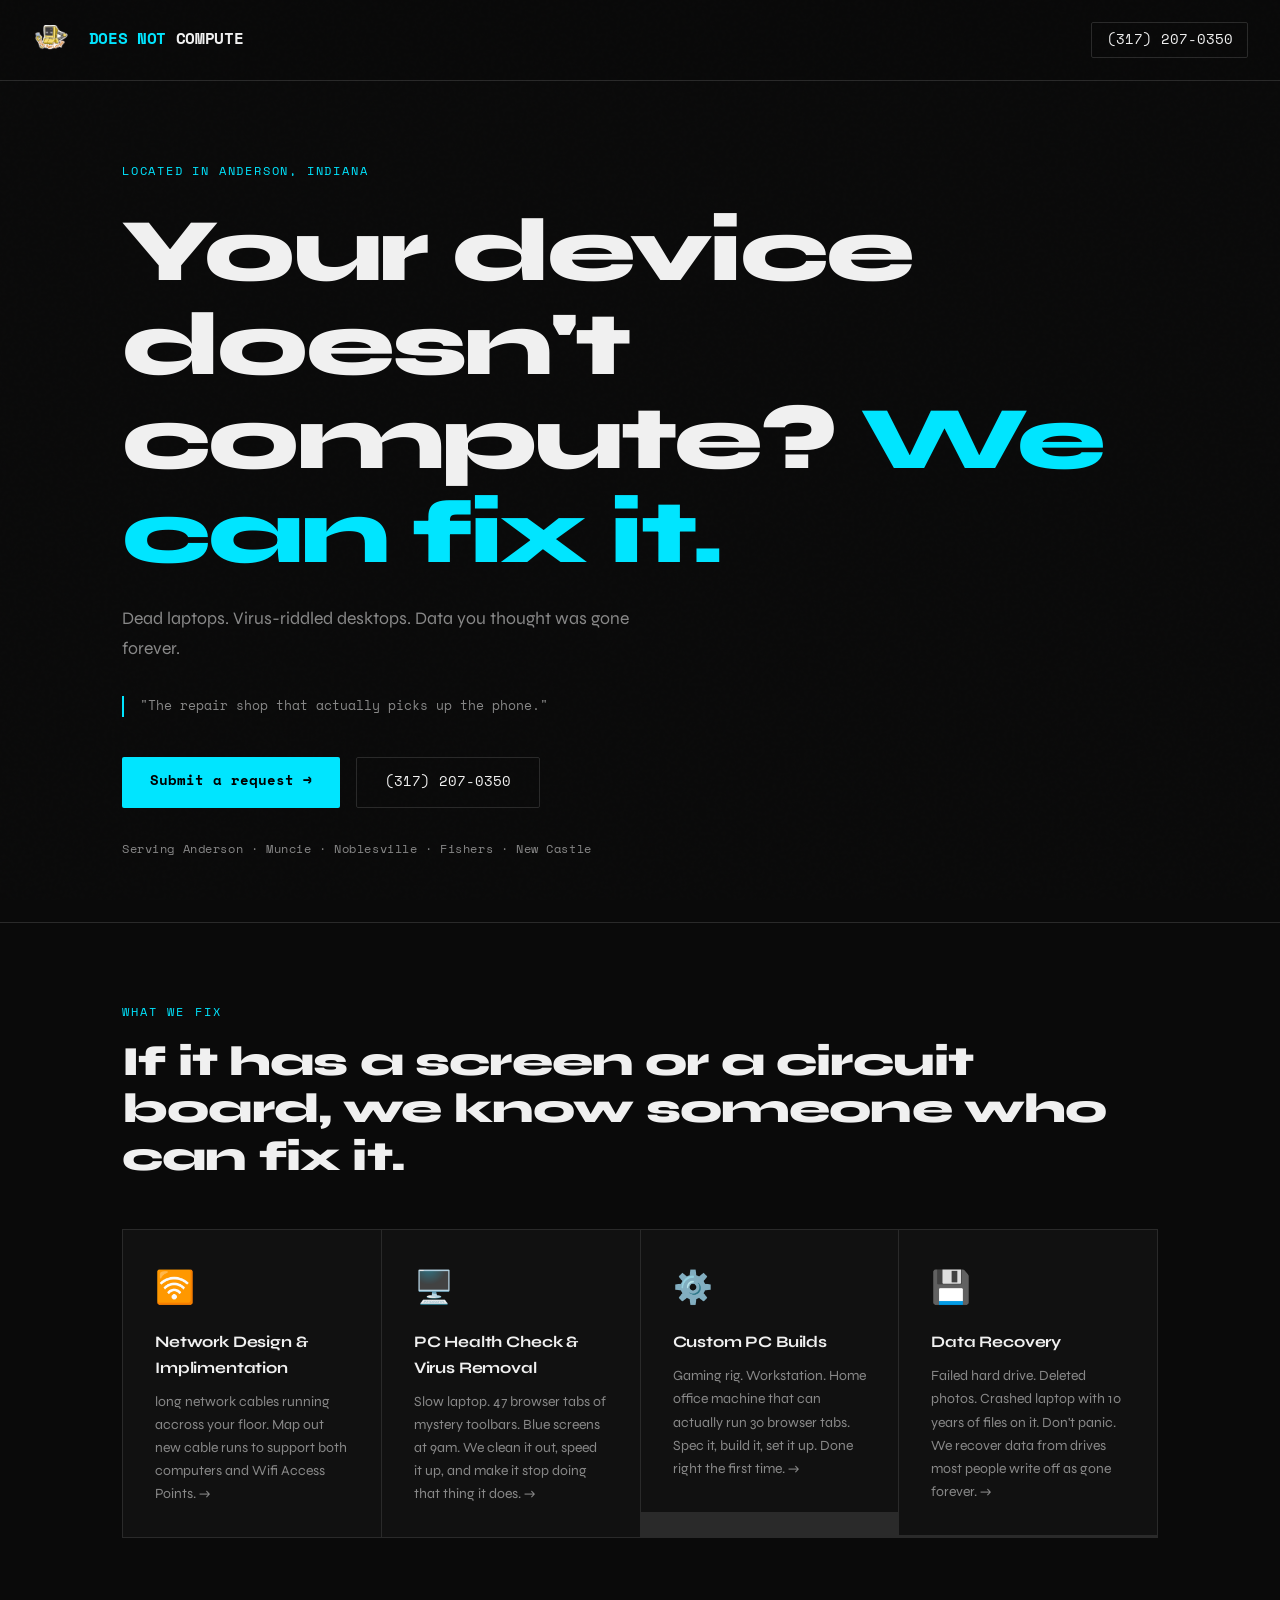
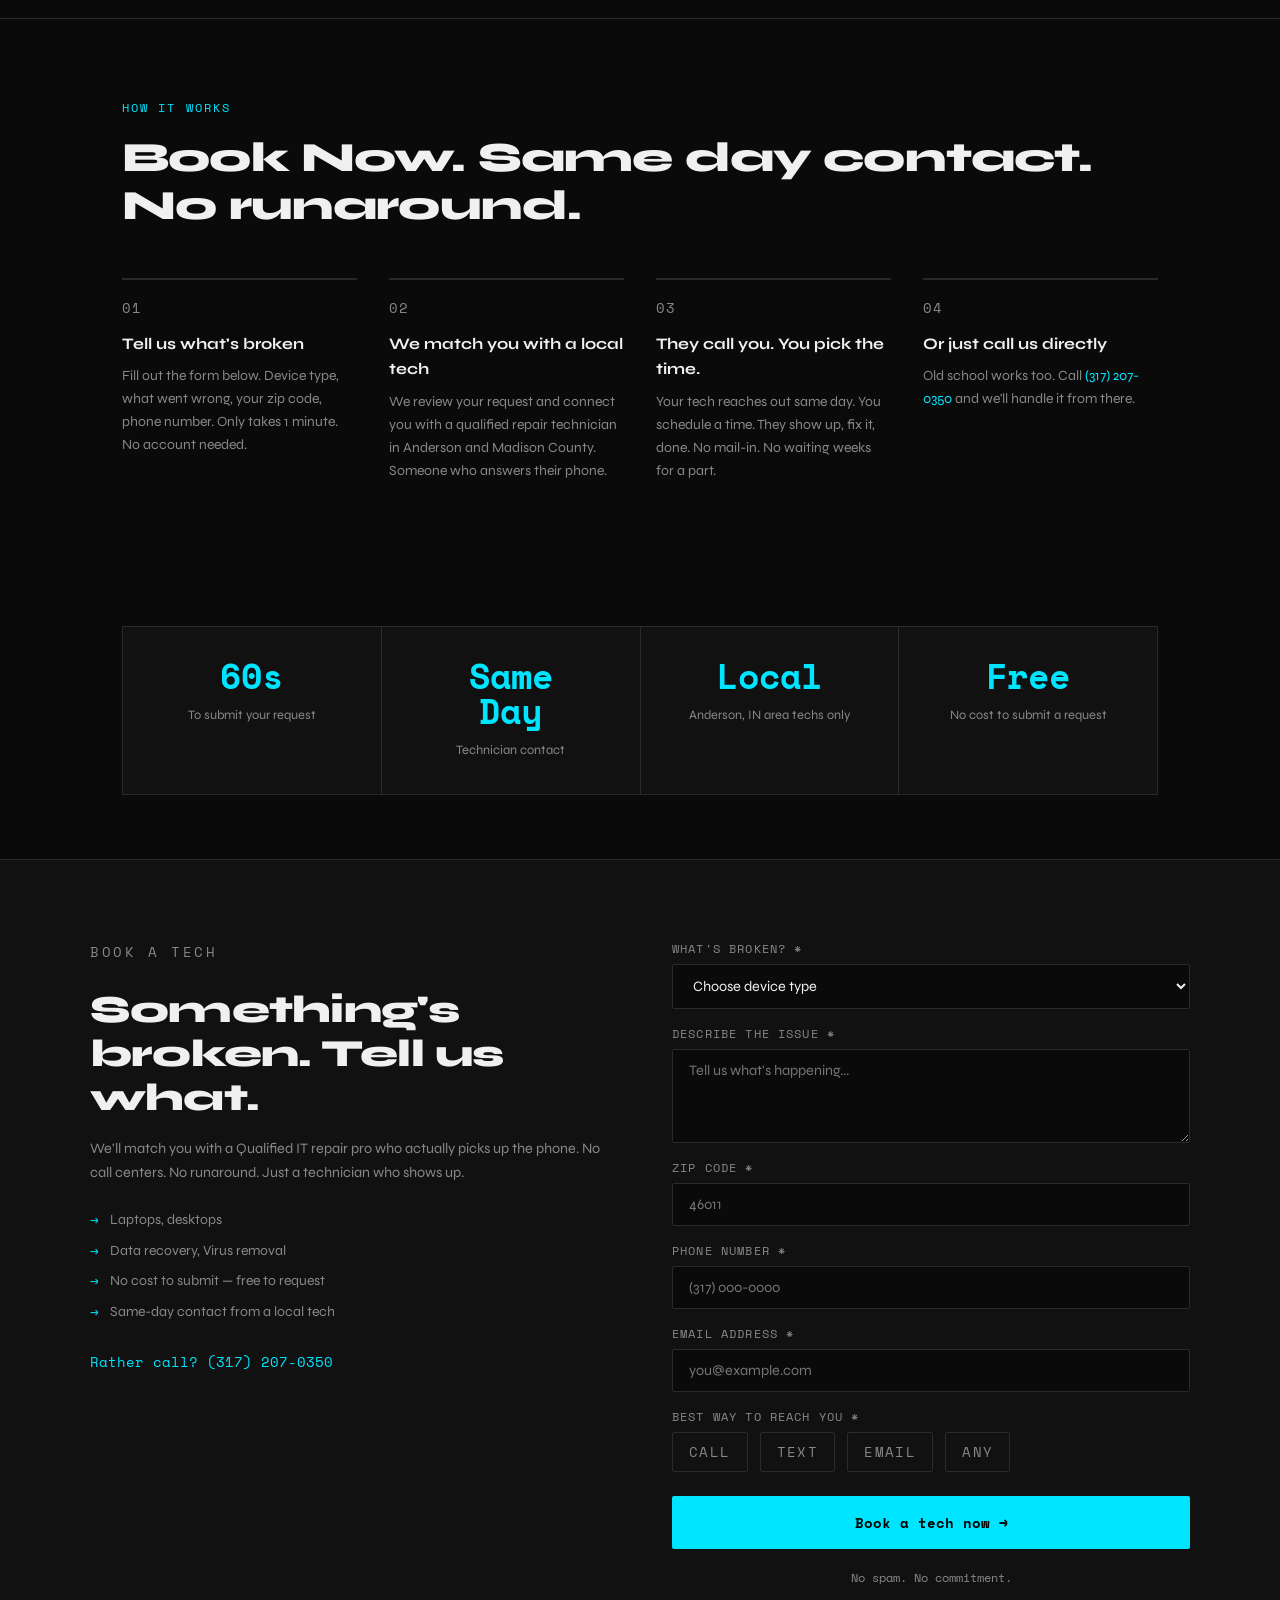
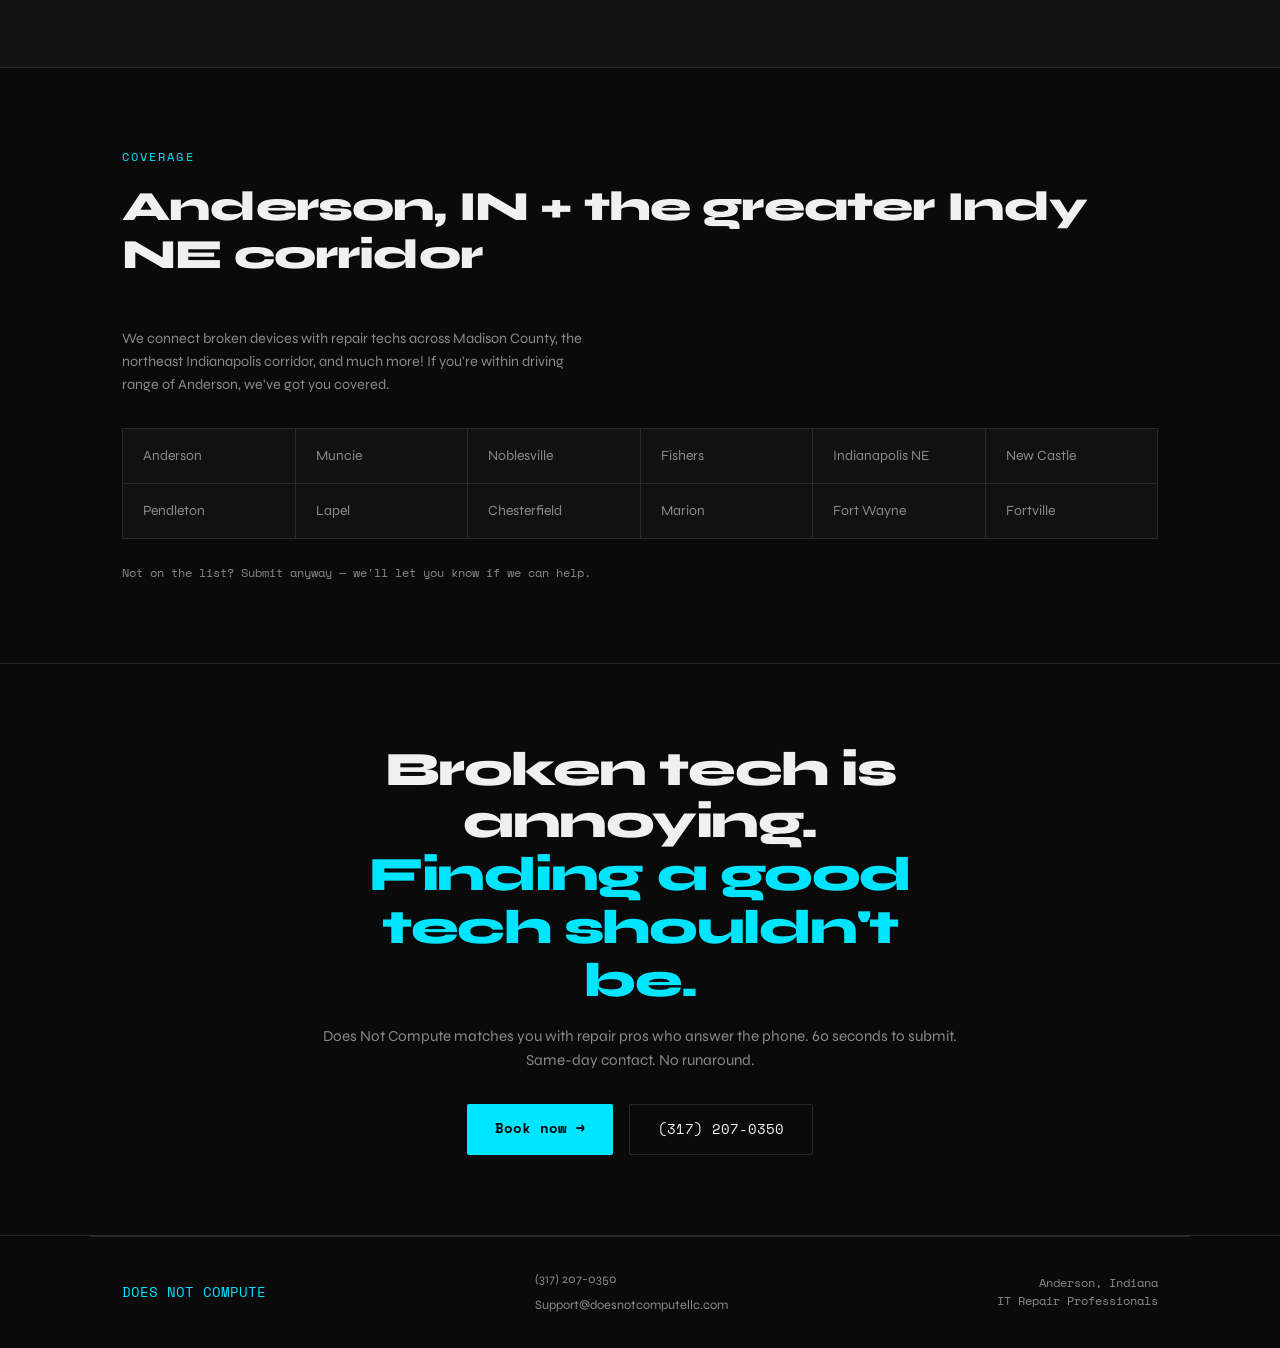
==== index.html @ 789a86c6 "Update index.html" ====
<!DOCTYPE html>
<html lang="en">
<head>
  <meta charset="UTF-8" />
  <meta name="viewport" content="width=device-width, initial-scale=1.0" />
  <meta name="description" content="Cracked screen? Dead laptop? Virus? We match you with a local Anderson, IN repair tech in 60 seconds. Call (317) 207-0350." />
  <meta property="og:title" content="Does Not Compute — Local IT Repair in Anderson, IN" />
  <meta property="og:description" content="Your device doesn't compute? We can fix it. Local techs, Same-day contact." />
  <meta property="og:type" content="website" />
  <meta name="twitter:card" content="summary_large_image" />
  <title>Does Not Compute — IT &amp; Electronics Repair in Anderson, IN</title>

  <link rel="preconnect" href="https://fonts.googleapis.com" />
  <link rel="preconnect" href="https://fonts.gstatic.com" crossorigin />
  <link href="https://fonts.googleapis.com/css2?family=Space+Mono:wght@400;700&family=Syne:wght@400;600;700;800&display=swap" rel="stylesheet" />

	<link rel="stylesheet" href="styles.css"/>
 
</head>
<body>

  <!-- NAV -->
  <nav>
    <a href="index.html" class="nav-logo">
			<img src = "logo.png" alt="" height="40" style="vertical-align: middle; margin-right: 0.5rem;"/>
		DOES NOT<span> COMPUTE</span>
	</a>
    <a href="tel:+13172070350" class="phone">(317) 207-0350</a>
  </nav>

  <!-- HERO -->
  <div style="border-bottom: 1px solid var(--border);">
    <div class="hero">
      <p class="hero-eyebrow">located in Anderson, Indiana</p>
      <h1>Your device doesn't compute? <em>We can fix it.</em></h1>
      <p class="hero-sub"><!--Phone screens. -->Dead laptops. Virus-riddled desktops. Data you thought was gone forever.</p>
      <blockquote class="hero-quote">"The repair shop that actually picks up the phone."</blockquote>
      <div class="hero-ctas">
        <a href="#book" class="btn-primary">Submit a request →</a>
        <a href="tel:+13172070350" class="btn-secondary">(317) 207-0350</a>
      </div>
      <p class="hero-coverage">Serving Anderson · Muncie · Noblesville · Fishers · New Castle</p>
    </div>
  </div>

  <!-- SERVICES -->
  <section>
    <p class="section-label">What We Fix</p>
    <h2>If it has a screen or a circuit board, we know someone who can fix it.</h2>
    <div class="services-grid">
		<a href ="network.html" class="service-card-link">
      <div class="service-card">
        <span class="service-icon">🛜</span>
        <h3>Network Design &amp; Implimentation </h3>
        <p>long network cables running accross your floor. Map out new cable runs to support both computers and Wifi Access Points. 		 →</p>
      </div>
		</a>
		 <a href ="pc-maintenance&virus-removal.html" class="service-card-link">
      <div class="service-card">
        <span class="service-icon">🖥️</span>
        <h3>PC Health Check &amp; Virus Removal</h3>
        <p>Slow laptop. 47 browser tabs of mystery toolbars. Blue screens at 9am. We clean it out, speed it up, and make it stop doing that thing it does.	  →</p>
      </div>
     </a>

		 <a href ="custom-pc-builds.html" class="service-card-link">
      <div class="service-card">
        <span class="service-icon">⚙️</span>
        <h3>Custom PC Builds</h3>
        <p>Gaming rig. Workstation. Home office machine that can actually run 30 browser tabs. Spec it, build it, set it up. Done right the first time.				  →</p>
      </div>
     </a>

		 <a href ="data-recovery.html" class="service-card-link">
      <div class="service-card">
        <span class="service-icon">💾</span>
        <h3>Data Recovery</h3>
        <p>Failed hard drive. Deleted photos. Crashed laptop with 10 years of files on it. Don't panic. We recover data from drives most people write off as gone forever.  	→</p>
      </div>
     </a>
    </div>
  </section>

  <hr class="divider" />

  <!-- HOW IT WORKS -->
  <section>
    <p class="section-label">How It Works</p>
    <h2>Book Now. Same day contact. No runaround.</h2>
    <div class="steps">
      <div class="step">
        <p class="step-num">01</p>
        <h3>Tell us what's broken</h3>
        <p>Fill out the form below. Device type, what went wrong, your zip code, phone number. Only takes 1 minute. No account needed.</p>
      </div>
      <div class="step">
        <p class="step-num">02</p>
        <h3>We match you with a local tech</h3>
        <p>We review your request and connect you with a qualified repair technician in Anderson and Madison County. Someone who answers their phone.</p>
      </div>
      <div class="step">
        <p class="step-num">03</p>
        <h3>They call you. You pick the time.</h3>
        <p>Your tech reaches out same day. You schedule a time. They show up, fix it, done. No mail-in. No waiting weeks for a part.</p>
      </div>
      <div class="step">
        <p class="step-num">04</p>
        <h3>Or just call us directly</h3>
        <p>Old school works too. Call <a href="tel:+13172070350" style="color: var(--accent); text-decoration: none;">(317) 207-0350</a> and we'll handle it from there.</p>
      </div>
    </div>
  </section>

  <!-- STATS -->
  <div style="max-width: 1100px; margin: 0 auto; padding: 0 2rem;">
    <div class="stats-bar">
      <div class="stat">
        <span class="stat-val">60s</span>
        <span class="stat-label">To submit your request</span>
      </div>
      <div class="stat">
        <span class="stat-val">Same<br>Day</span>
        <span class="stat-label">Technician contact</span>
      </div>
      <div class="stat">
        <span class="stat-val">Local</span>
        <span class="stat-label">Anderson, IN area techs only</span>
      </div>
      <div class="stat">
        <span class="stat-val">Free</span>
        <span class="stat-label">No cost to submit a request</span>
      </div>
    </div>
  </div>

  <!-- BOOKING FORM -->
  <div id="book">
    <div class="book-inner">
      <div class="book-copy">
        <p class="section-label">Book a Tech</p>
        <h2>Something's broken. Tell us what.</h2>
        <p>We'll match you with a Qualified IT repair pro who actually picks up the phone. No call centers. No runaround. Just a technician who shows up.</p>
        <ul class="book-bullets">
          <li>Laptops, <!--phones, tablets, -->desktops</li>
          <li><!--Screen repairs, -->Data recovery, Virus removal</li>
          <!--<li>Anderson, IN &amp; Madison County</li>-->
          <li>No cost to submit — free to request</li>
          <li>Same-day contact from a local tech</li>
        </ul>
        <br />
        <a href="tel:+13172070350" style="color: var(--accent); font-family: var(--mono); font-size: 0.85rem; text-decoration: none;">Rather call? (317) 207-0350</a>
      </div>
      <div class="book-form">
        <div class="form-group">
          <label for="device">What's broken? *</label>
          <select id="device" required>
            <option value="" disabled selected>Choose device type</option>
            <!--<option>Phone</option>-->
            <option>Laptop</option>
            <option>Desktop</option>
            <!--<option>Tablet</option>
            <option>Other</option>-->
          </select>
        </div>

        <div class="form-group">
          <label for="issue">Describe the issue *</label>
          <textarea id="issue" rows="4" placeholder="Tell us what's happening..." required></textarea>
        </div>

        <div class="form-group">
          <label for="zip">Zip code *</label>
          <input type="text" id="zip" placeholder="46011" maxlength="10" required />
        </div>

        <div class="form-group">
          <label for="phone">Phone number *</label>
          <input type="tel" id="phone" placeholder="(317) 000-0000" required />
        </div>
        <div class="form-group">
          <label for="email">Email address *</label>
          <input type="email" id="email" placeholder="you@example.com" />
        </div>

        <div class="form-group">
          <label>Best way to reach you *</label>
          <div class="radio-group">
            <label class="radio-label"><input type="radio" name="contact" value="call" /> Call</label>
            <label class="radio-label"><input type="radio" name="contact" value="text" /> Text</label>
            <label class="radio-label"><input type="radio" name="contact" value="email" /> Email</label>
            <label class="radio-label"><input type="radio" name="contact" value="Any" /> Any</label>
          </div>
        </div>

        <button type="button" class="btn-primary" onclick="handleSubmit()" style="margin-top: 0.5rem; font-size: 0.9rem; padding: 1rem;">
          Book a tech now →
        </button>
        <p class="form-note">No spam. No commitment.</p>
      </div>
    </div>
  </div>

  <!-- COVERAGE -->
  <section>
    <p class="section-label">Coverage</p>
    <h2>Anderson, IN + the greater Indy NE corridor</h2>
    <p style="color: var(--muted); font-size: 0.9rem; max-width: 60ch;">We connect broken devices with repair techs across Madison County, the northeast Indianapolis corridor, and much more! If you're within driving range of Anderson, we've got you covered.</p>
    <div class="coverage-grid">
      <div class="coverage-item">Anderson</div>
      <div class="coverage-item">Muncie</div>
      <div class="coverage-item">Noblesville</div>
      <div class="coverage-item">Fishers</div>
      <div class="coverage-item">Indianapolis NE</div>
      <div class="coverage-item">New Castle</div>
      <div class="coverage-item">Pendleton</div>
      <div class="coverage-item">Lapel</div>
      <div class="coverage-item">Chesterfield</div>
      <div class="coverage-item">Marion</div>
      <div class="coverage-item">Fort Wayne</div>
      <div class="coverage-item">Fortville</div>
    </div>
    <p class="coverage-note">Not on the list? Submit anyway — we'll let you know if we can help.</p>
  </section>

  <hr class="divider" />

  <!-- CTA STRIP -->
  <div class="cta-strip">
    <h2>Broken tech is annoying. <em>Finding a good tech shouldn't be.</em></h2>
    <p>Does Not Compute matches you with repair pros who answer the phone. 60 seconds to submit. Same-day contact. No runaround.</p>
    <div class="cta-btns">
      <a href="#book" class="btn-primary">Book now →</a>
      <a href="tel:+13172070350" class="btn-secondary">(317) 207-0350</a>
    </div>
  </div>

  <!-- FOOTER -->
  <div style="border-top: 1px solid var(--border);">
    <footer>
      <div class="footer-logo">DOES NOT COMPUTE</div>
      <div class="footer-links">
        <a href="tel:+13172070350">(317) 207-0350</a>
        <a href="mailto:Support@doesnotcomputellc.com">Support@doesnotcomputellc.com</a>
        <!--<a href="#">Are you a repair tech? →</a>-->
      </div>
      <div class="footer-right">
        Anderson, Indiana<br />IT Repair Professionals
      </div>
    </footer>
  </div>

  <script>
  async function handleSubmit() {
  const device = document.getElementById('device').value;
  const issue = document.getElementById('issue').value.trim();
  const zip = document.getElementById('zip').value.trim();
  const phone = document.getElementById('phone').value.trim();
  const email = document.getElementById('email').value.trim();
  const contact = document.querySelector('input[name="contact"]:checked');

  if (!device || !issue || !zip || !phone || !email || !contact) {
    alert('Please fill out all required fields before submitting.');
    return;
  }

  const response = await fetch('https://formspree.io/f/xnjyvapo', {
    method: 'POST',
    headers: { 'Content-Type': 'application/json' },
    body: JSON.stringify({
      device,
      issue,
      zip,
      phone,
      email,
      contact: contact.value
    })
  });

  if (response.ok) {
    alert('Thanks! A local tech will reach out to you same day.');
    document.getElementById('device').value = '';
    document.getElementById('issue').value = '';
    document.getElementById('zip').value = '';
    document.getElementById('phone').value = '';
    document.getElementById('email').value = '';
    if (contact) contact.checked = false;
  } else {
    alert('Something went wrong. Please try again or call us at (317) 207-0350.');
  }
}
  </script>

</body>
</html>
---- styles.css ----
:root {
      --bg: #0a0a0a;
      --surface: #111111;
      --surface2: #1a1a1a;
      --border: #2a2a2a;
      --accent: #00e5ff;
      --accent2: #ff3c3c;
      --text: #f0f0f0;
      --muted: #888;
      --mono: 'Space Mono', monospace;
      --sans: 'Syne', sans-serif;
    }

    *, *::before, *::after { box-sizing: border-box; margin: 0; padding: 0; }

    html { scroll-behavior: smooth; }

    body {
      background: var(--bg);
      color: var(--text);
      font-family: var(--sans);
      line-height: 1.6;
      overflow-x: hidden;
    }

    /* ── NOISE OVERLAY ── */
    body::before {
      content: '';
      position: fixed;
      inset: 0;
      background-image: url("data:image/svg+xml,%3Csvg viewBox='0 0 256 256' xmlns='http://www.w3.org/2000/svg'%3E%3Cfilter id='noise'%3E%3CfeTurbulence type='fractalNoise' baseFrequency='0.9' numOctaves='4' stitchTiles='stitch'/%3E%3C/filter%3E%3Crect width='100%25' height='100%25' filter='url(%23noise)' opacity='0.04'/%3E%3C/svg%3E");
      pointer-events: none;
      z-index: 9999;
      opacity: 0.35;
    }

    /* ── NAV ── */
    nav {
      display: flex;
      justify-content: space-between;
      align-items: center;
      padding: 1.25rem 2rem;
      border-bottom: 1px solid var(--border);
      position: sticky;
      top: 0;
      background: rgba(10,10,10,0.92);
      backdrop-filter: blur(12px);
      z-index: 100;
    }

    .nav-logo {
      font-family: var(--mono);
      font-weight: 700;
      font-size: 1rem;
      color: var(--accent);
      text-decoration: none;
      letter-spacing: -0.02em;
    }

    .nav-logo span { color: var(--text); }

    nav a.phone {
      font-family: var(--mono);
      font-size: 0.85rem;
      color: var(--text);
      text-decoration: none;
      border: 1px solid var(--border);
      padding: 0.4rem 0.9rem;
      border-radius: 2px;
      transition: border-color 0.2s, color 0.2s;
    }

    nav a.phone:hover { border-color: var(--accent); color: var(--accent); }

    /* ── HERO ── */
    .hero {
      min-height: 92vh;
      display: flex;
      flex-direction: column;
      justify-content: center;
      padding: 5rem 2rem 4rem;
      position: relative;
      overflow: hidden;
      max-width: 1100px;
      margin: 0 auto;
      z-index: 10000;
    }

    .hero-eyebrow {
      font-family: var(--mono);
      font-size: 0.75rem;
      color: var(--accent);
      letter-spacing: 0.15em;
      text-transform: uppercase;
      margin-bottom: 1.5rem;
      opacity: 0;
      animation: fadeUp 0.6s ease forwards 0.1s;
    }

    .hero h1 {
      font-size: clamp(2.8rem, 7vw, 6rem);
      font-weight: 800;
      line-height: 1.05;
      letter-spacing: -0.03em;
      max-width: 14ch;
      opacity: 0;
      animation: fadeUp 0.7s ease forwards 0.25s;
    }

    .hero h1 em {
      font-style: normal;
      color: var(--accent);
    }

    .hero-sub {
      font-size: 1.1rem;
      color: var(--muted);
      max-width: 52ch;
      margin-top: 1.5rem;
      line-height: 1.7;
      opacity: 0;
      animation: fadeUp 0.7s ease forwards 0.4s;
    }

    .hero-quote {
      font-family: var(--mono);
      font-size: 0.8rem;
      color: var(--muted);
      border-left: 2px solid var(--accent);
      padding-left: 1rem;
      margin-top: 2rem;
      opacity: 0;
      animation: fadeUp 0.7s ease forwards 0.55s;
    }

    .hero-ctas {
      display: flex;
      gap: 1rem;
      flex-wrap: wrap;
      margin-top: 2.5rem;
      opacity: 0;
      animation: fadeUp 0.7s ease forwards 0.7s;
    }

    .btn-primary {
      background: var(--accent);
      color: #000;
      font-family: var(--mono);
      font-size: 0.85rem;
      font-weight: 700;
      padding: 0.85rem 1.75rem;
      border: none;
      border-radius: 2px;
      cursor: pointer;
      text-decoration: none;
      transition: background 0.2s, transform 0.15s;
      display: inline-block;
      position: relative;
      z-index: 10000;
    }

    .btn-primary:hover { background: #33eaff; transform: translateY(-1px); }

    .btn-secondary {
      background: transparent;
      color: var(--text);
      font-family: var(--mono);
      font-size: 0.85rem;
      padding: 0.85rem 1.75rem;
      border: 1px solid var(--border);
      border-radius: 2px;
      cursor: pointer;
      text-decoration: none;
      transition: border-color 0.2s, color 0.2s;
      display: inline-block;
    }

    .btn-secondary:hover { border-color: var(--accent); color: var(--accent); }

    .hero-coverage {
      font-family: var(--mono);
      font-size: 0.72rem;
      color: var(--muted);
      margin-top: 2rem;
      letter-spacing: 0.05em;
      opacity: 0;
      animation: fadeUp 0.7s ease forwards 0.85s;
    }

    /* ── GRID DECORATION ── */
    .hero::after {
      content: '';
      position: absolute;
      right: -100px;
      top: 50%;
      transform: translateY(-50%);
      width: 500px;
      height: 500px;
      border: 1px solid var(--border);
      border-radius: 50%;
      opacity: 0.3;
      pointer-events: none;
      display: none;
    }

    /* ── SECTION BASE ── */
    section {
      padding: 5rem 2rem;
      max-width: 1100px;
      margin: 0 auto;
    }

    .section-label {
      font-family: var(--mono);
      font-size: 0.72rem;
      color: var(--accent);
      letter-spacing: 0.18em;
      text-transform: uppercase;
      margin-bottom: 1rem;
    }

    section h2 {
      font-size: clamp(1.6rem, 3.5vw, 2.6rem);
      font-weight: 800;
      letter-spacing: -0.02em;
      line-height: 1.15;
      max-width: 28ch;
      margin-bottom: 3rem;
    }

    /* ── SERVICES GRID ── */
    .services-grid {
      display: grid;
      grid-template-columns: repeat(auto-fit, minmax(240px, 1fr));
      gap: 1px;
      background: var(--border);
      border: 1px solid var(--border);
    }

    .service-card {
      background: var(--surface);
      padding: 2rem;
      transition: background 0.2s;
    }

    .service-card:hover { background: var(--surface2); }

    .service-icon {
      font-size: 2rem;
      margin-bottom: 1rem;
      display: block;
    }

    .service-card h3 {
      font-size: 1rem;
      font-weight: 700;
      margin-bottom: 0.6rem;
      letter-spacing: -0.01em;
    }

    .service-card p {
      font-size: 0.875rem;
      color: var(--muted);
      line-height: 1.65;
    }


		.service-card-link {
			text-Decoration:none;
			color: inherit;
			display:block;
		}

		.service-card-link * {
			text-decoration: non;
			color: inherit;
		}

    /* ── HOW IT WORKS ── */
    .steps {
      display: grid;
      grid-template-columns: repeat(auto-fit, minmax(220px, 1fr));
      gap: 2rem;
      margin-top: 1rem;
    }

    .step {
      position: relative;
      padding-top: 1rem;
      border-top: 2px solid var(--border);
      transition: border-color 0.2s;
    }

    .step:hover { border-color: var(--accent); }

    .step-num {
      font-family: var(--mono);
      font-size: 0.72rem;
      color: var(--accent);
      letter-spacing: 0.1em;
      margin-bottom: 0.75rem;
    }

    .step h3 {
      font-size: 1rem;
      font-weight: 700;
      margin-bottom: 0.5rem;
    }

    .step p {
      font-size: 0.875rem;
      color: var(--muted);
      line-height: 1.65;
    }

    /* ── STATS BAR ── */
    .stats-bar {
      display: grid;
      grid-template-columns: repeat(auto-fit, minmax(180px, 1fr));
      gap: 1px;
      background: var(--border);
      border: 1px solid var(--border);
      margin: 4rem 0;
    }

    .stat {
      background: var(--surface);
      padding: 2rem;
      text-align: center;
    }

    .stat-val {
      font-family: var(--mono);
      font-size: 2.2rem;
      font-weight: 700;
      color: var(--accent);
      display: block;
      line-height: 1;
      margin-bottom: 0.4rem;
    }

    .stat-label {
      font-size: 0.8rem;
      color: var(--muted);
      line-height: 1.4;
    }

    /* ── BOOKING FORM ── */
    #book {
      padding: 5rem 2rem;
      background: var(--surface);
      border-top: 1px solid var(--border);
      border-bottom: 1px solid var(--border);
    }

    .book-inner {
      max-width: 1100px;
      margin: 0 auto;
      display: grid;
      grid-template-columns: 1fr 1fr;
      gap: 4rem;
      align-items: start;
    }

    .book-copy h2 {
      font-size: clamp(1.6rem, 3vw, 2.4rem);
      font-weight: 800;
      letter-spacing: -0.02em;
      line-height: 1.15;
      margin-bottom: 1rem;
    }

    .book-copy p {
      font-size: 0.9rem;
      color: var(--muted);
      line-height: 1.7;
      margin-bottom: 1.5rem;
    }

    .book-bullets {
      list-style: none;
      display: flex;
      flex-direction: column;
      gap: 0.5rem;
    }

    .book-bullets li {
      font-size: 0.875rem;
      color: var(--muted);
      padding-left: 1.25rem;
      position: relative;
    }

    .book-bullets li::before {
      content: '→';
      position: absolute;
      left: 0;
      color: var(--accent);
      font-family: var(--mono);
    }

    .book-form {
      display: flex;
      flex-direction: column;
      gap: 1rem;
    }

    .form-group {
      display: flex;
      flex-direction: column;
      gap: 0.35rem;
    }

    label {
      font-family: var(--mono);
      font-size: 0.72rem;
      color: var(--muted);
      letter-spacing: 0.1em;
      text-transform: uppercase;
    }

    input, select, textarea {
      background: var(--bg);
      border: 1px solid var(--border);
      color: var(--text);
      font-family: var(--sans);
      font-size: 0.9rem;
      padding: 0.75rem 1rem;
      border-radius: 2px;
      outline: none;
      transition: border-color 0.2s;
      width: 100%;
    }

    input:focus, select:focus, textarea:focus {
      border-color: var(--accent);
    }

    select option { background: var(--bg); }

    .radio-group {
      display: flex;
      gap: 0.75rem;
      flex-wrap: wrap;
    }

    .radio-label {
      display: flex;
      align-items: center;
      gap: 0.4rem;
      font-size: 0.875rem;
      color: var(--muted);
      cursor: pointer;
      padding: 0.5rem 1rem;
      border: 1px solid var(--border);
      border-radius: 2px;
      transition: border-color 0.2s, color 0.2s;
    }

    .radio-label:has(input:checked),
    .radio-label:hover {
      border-color: var(--accent);
      color: var(--accent);
    }

    .radio-label input[type="radio"] { display: none; }

    .form-note {
      font-family: var(--mono);
      font-size: 0.72rem;
      color: var(--muted);
      text-align: center;
      margin-top: 0.25rem;
    }

    /* ── COVERAGE ── */
    .coverage-grid {
      display: grid;
      grid-template-columns: repeat(auto-fill, minmax(160px, 1fr));
      gap: 1px;
      background: var(--border);
      border: 1px solid var(--border);
      margin-top: 2rem;
    }

    .coverage-item {
      background: var(--surface);
      padding: 1rem 1.25rem;
      font-size: 0.875rem;
      color: var(--muted);
      transition: background 0.2s, color 0.2s;
    }

    .coverage-item:hover { background: var(--surface2); color: var(--text); }

    .coverage-note {
      font-family: var(--mono);
      font-size: 0.75rem;
      color: var(--muted);
      margin-top: 1.5rem;
    }

    /* ── CTA STRIP ── */
    .cta-strip {
      padding: 5rem 2rem;
      text-align: center;
      max-width: 700px;
      margin: 0 auto;
    }

    .cta-strip h2 {
      font-size: clamp(1.8rem, 4vw, 3rem);
      font-weight: 800;
      letter-spacing: -0.03em;
      line-height: 1.1;
      margin-bottom: 1rem;
    }

    .cta-strip h2 em {
      font-style: normal;
      color: var(--accent);
    }

    .cta-strip p {
      color: var(--muted);
      font-size: 0.95rem;
      margin-bottom: 2rem;
    }

    .cta-btns {
      display: flex;
      gap: 1rem;
      justify-content: center;
      flex-wrap: wrap;
    }

    /* ── FOOTER ── */
    footer {
      border-top: 1px solid var(--border);
      padding: 2rem;
      display: flex;
      justify-content: space-between;
      align-items: center;
      flex-wrap: wrap;
      gap: 1rem;
      max-width: 1100px;
      margin: 0 auto;
    }

    .footer-logo {
      font-family: var(--mono);
      font-size: 0.85rem;
      color: var(--accent);
    }

    .footer-links {
      display: flex;
      flex-direction: column;
      gap: 0.35rem;
      font-size: 0.8rem;
    }

    .footer-links a {
      color: var(--muted);
      text-decoration: none;
      transition: color 0.2s;
    }

    .footer-links a:hover { color: var(--accent); }

    .footer-right {
      font-family: var(--mono);
      font-size: 0.72rem;
      color: var(--muted);
      text-align: right;
    }

    /* ── DIVIDER ── */
    .divider {
      border: none;
      border-top: 1px solid var(--border);
    }

    /* ── ANIMATIONS ── */
    @keyframes fadeUp {
      from { opacity: 0; transform: translateY(18px); }
      to   { opacity: 1; transform: translateY(0); }
    }

    /* ── RESPONSIVE ── */
    @media (max-width: 768px) {
      .book-inner {
        grid-template-columns: 1fr;
        gap: 2.5rem;
      }

      footer {
        flex-direction: column;
        text-align: center;
      }

      .footer-right { text-align: center; }
    }
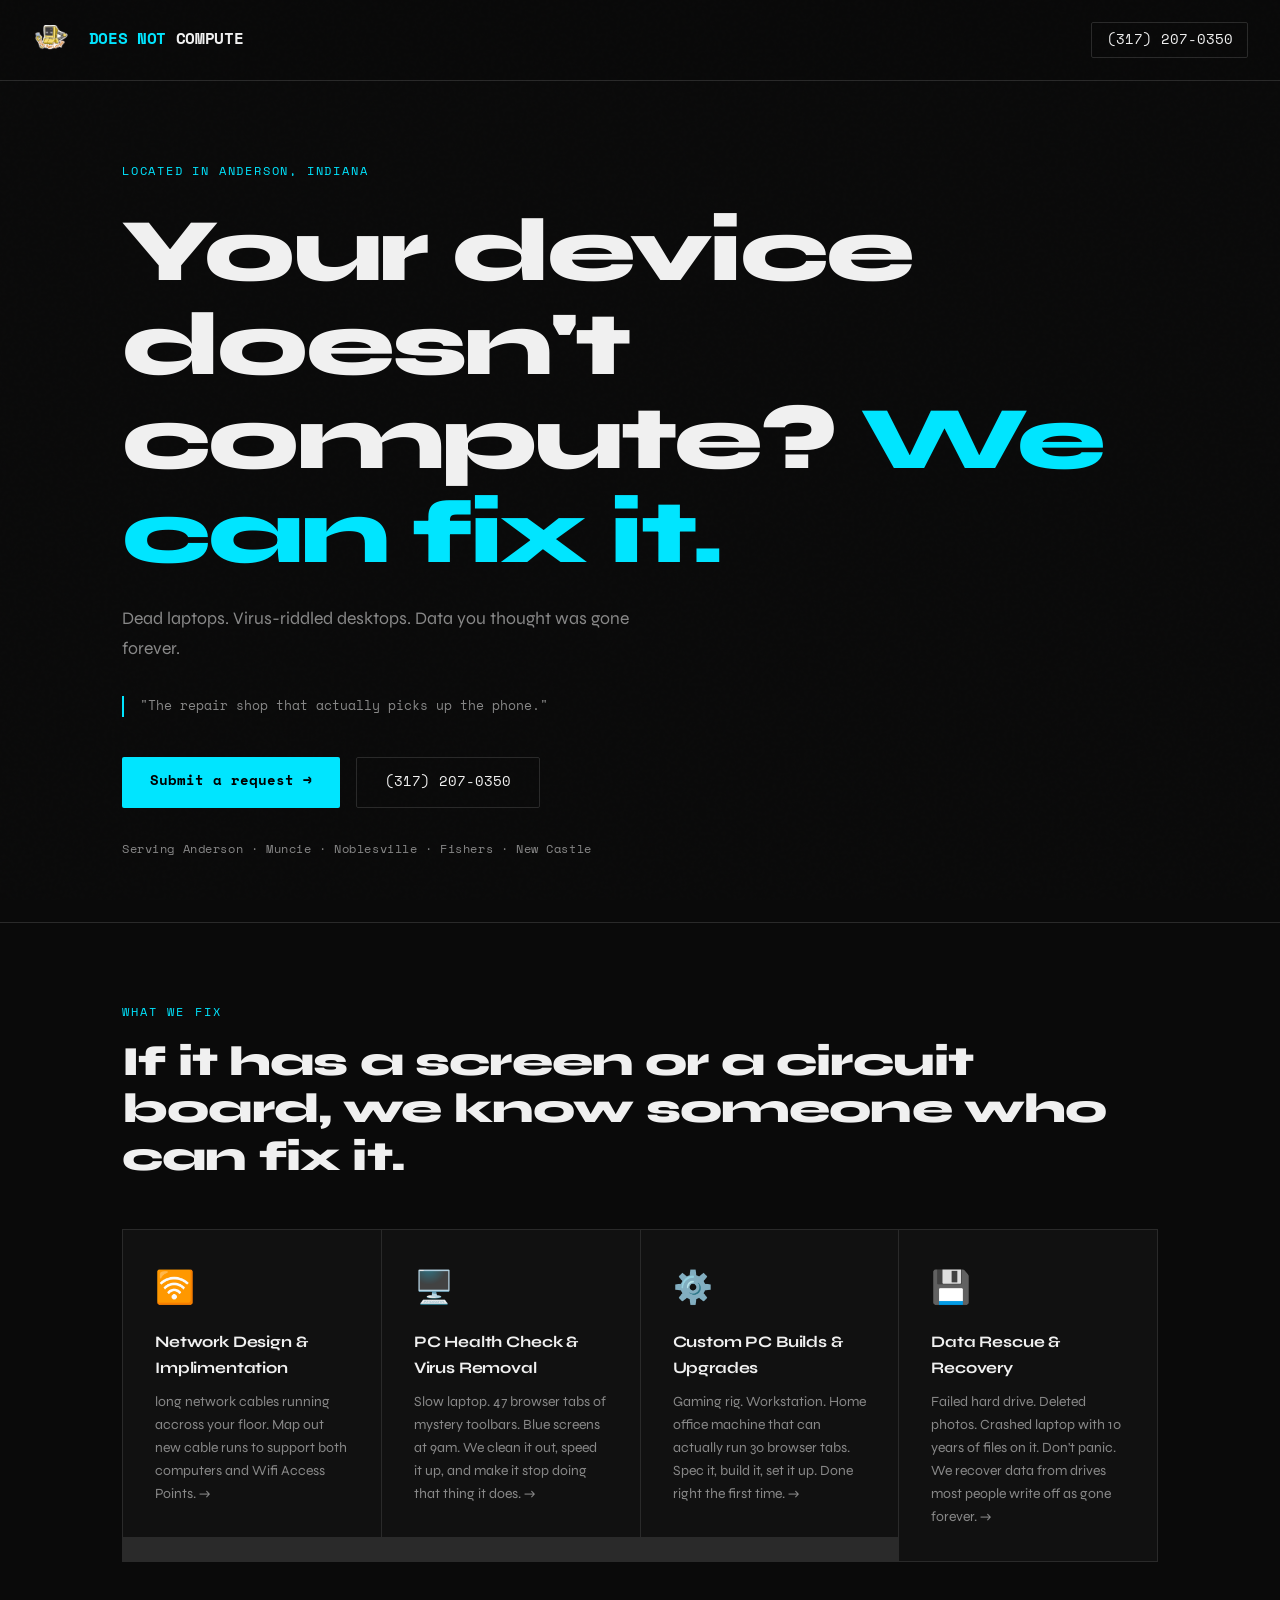
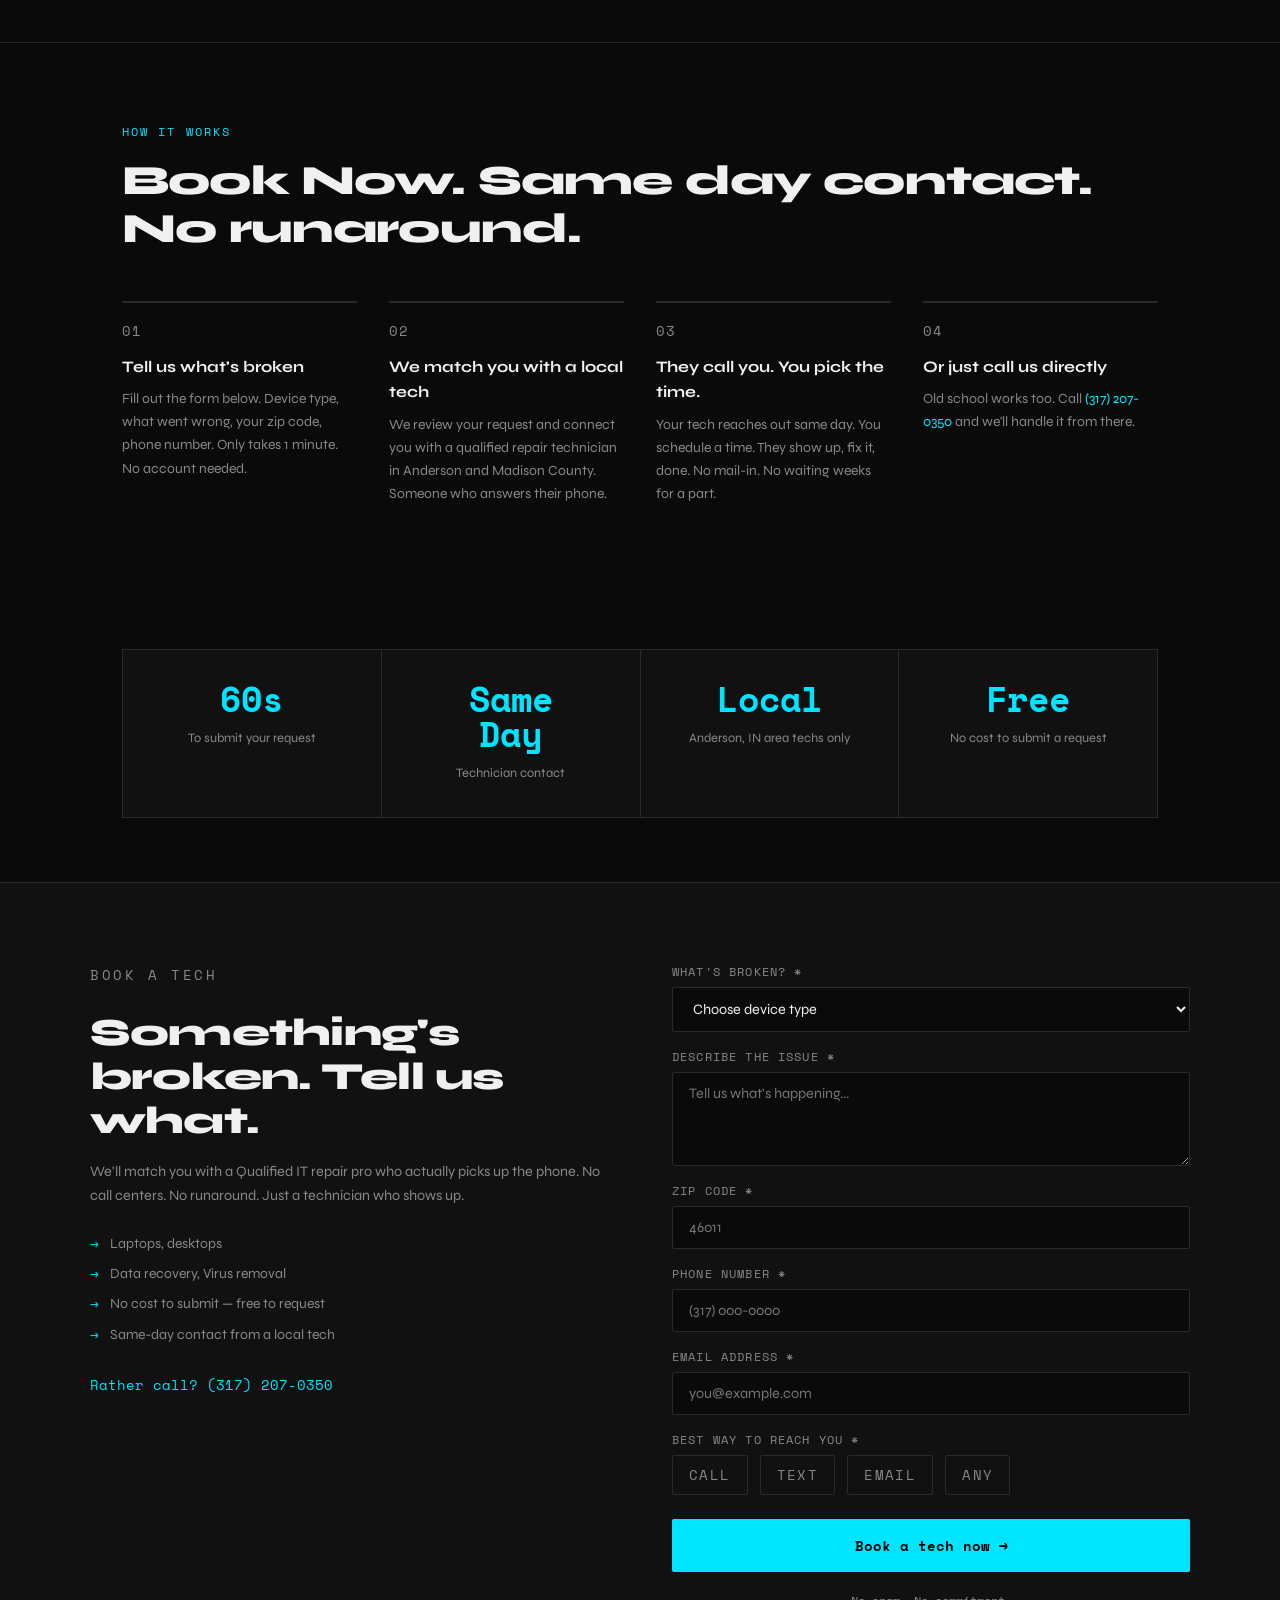
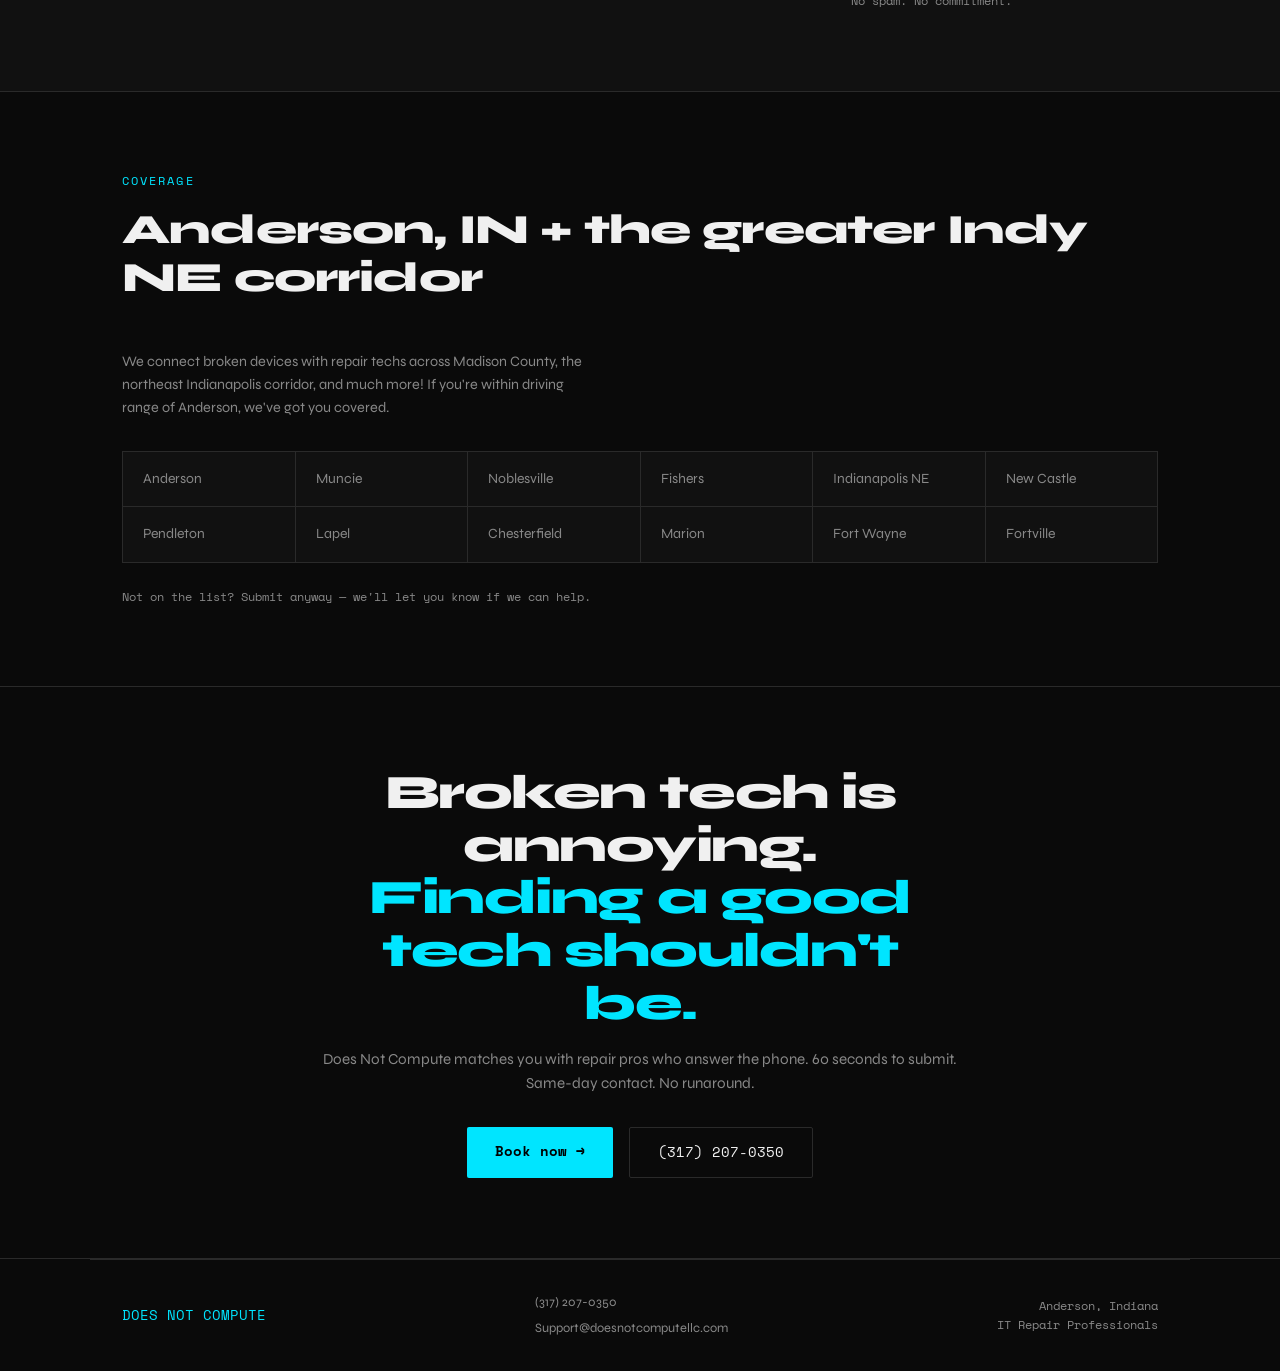
==== commit c8ae2166: "Update service card titles for clarity" ====
--- a/index.html
+++ b/index.html
@@ -66,7 +66,7 @@
 		 <a href ="custom-pc-builds.html" class="service-card-link">
       <div class="service-card">
         <span class="service-icon">⚙️</span>
-        <h3>Custom PC Builds</h3>
+        <h3>Custom PC Builds &amp; Upgrades</h3>
         <p>Gaming rig. Workstation. Home office machine that can actually run 30 browser tabs. Spec it, build it, set it up. Done right the first time.				  →</p>
       </div>
      </a>
@@ -74,7 +74,7 @@
 		 <a href ="data-recovery.html" class="service-card-link">
       <div class="service-card">
         <span class="service-icon">💾</span>
-        <h3>Data Recovery</h3>
+        <h3>Data Rescue &amp; Recovery</h3>
         <p>Failed hard drive. Deleted photos. Crashed laptop with 10 years of files on it. Don't panic. We recover data from drives most people write off as gone forever.  	→</p>
       </div>
      </a>
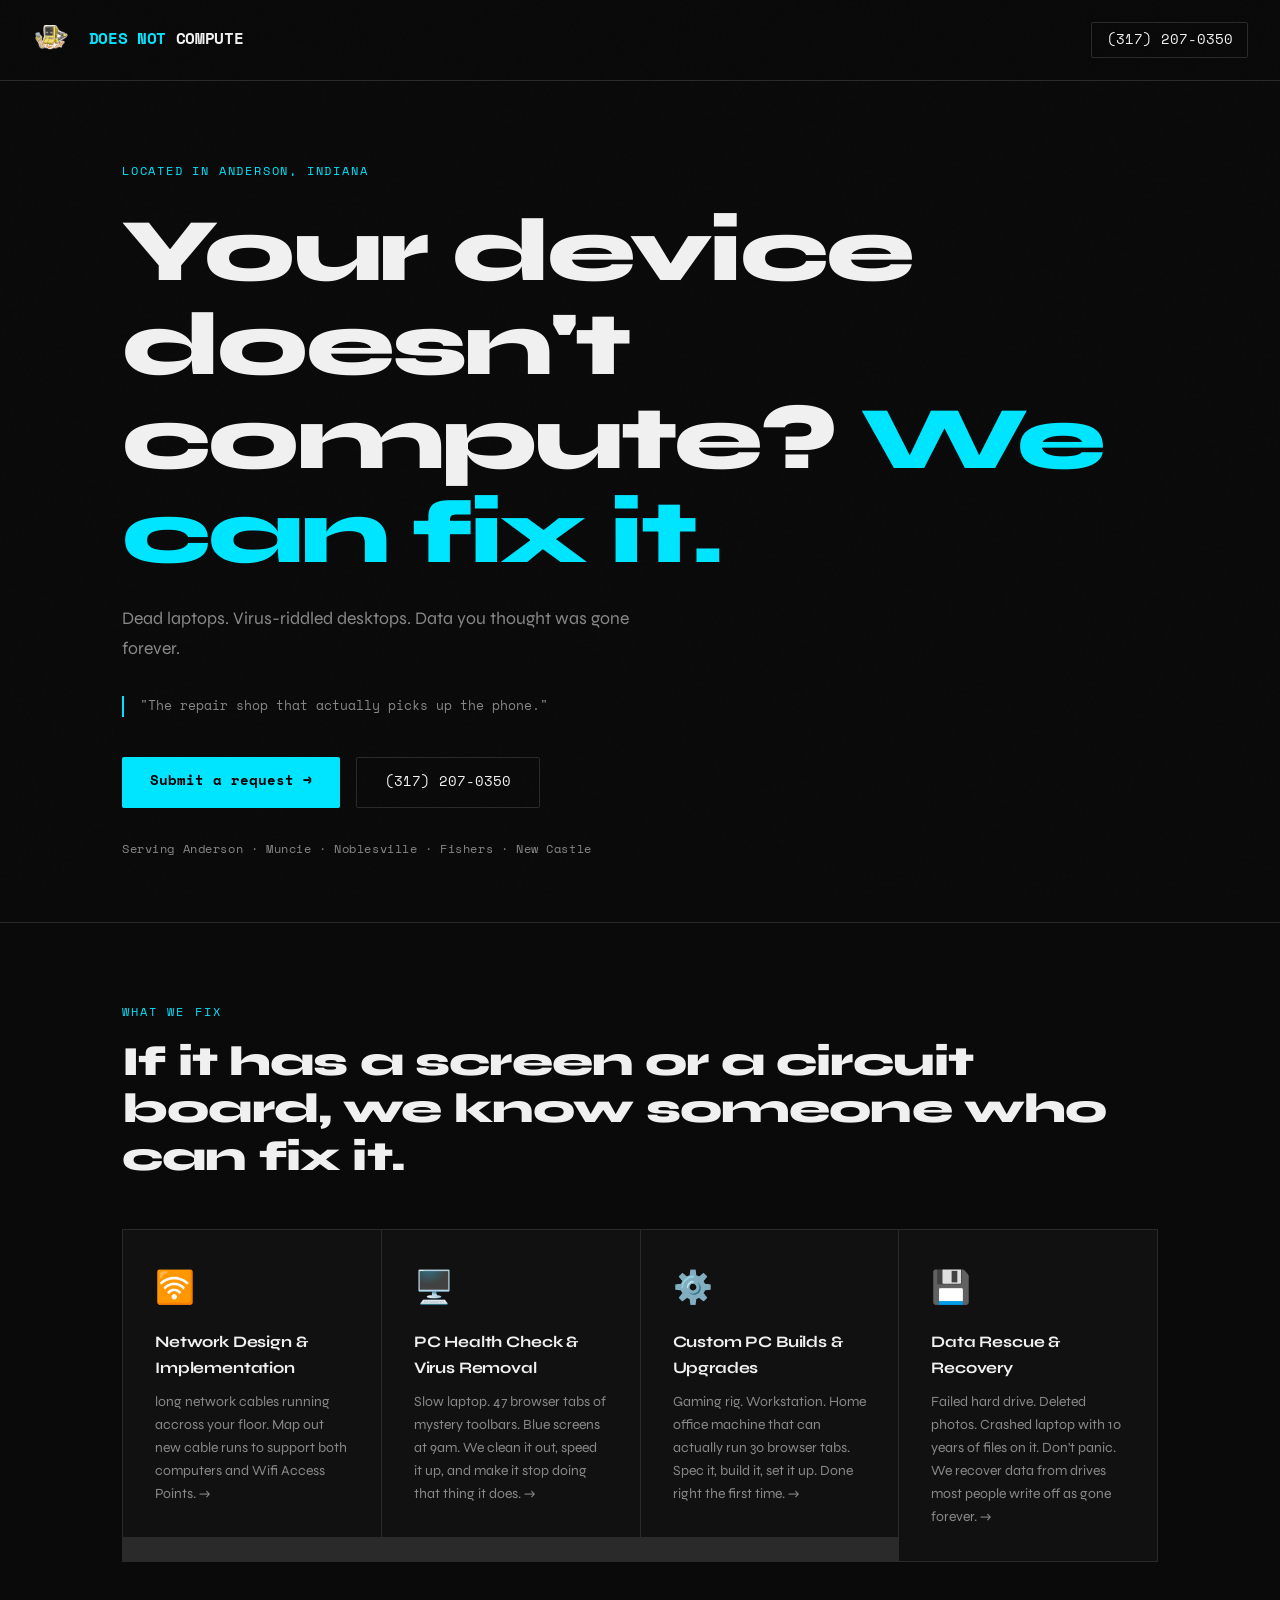
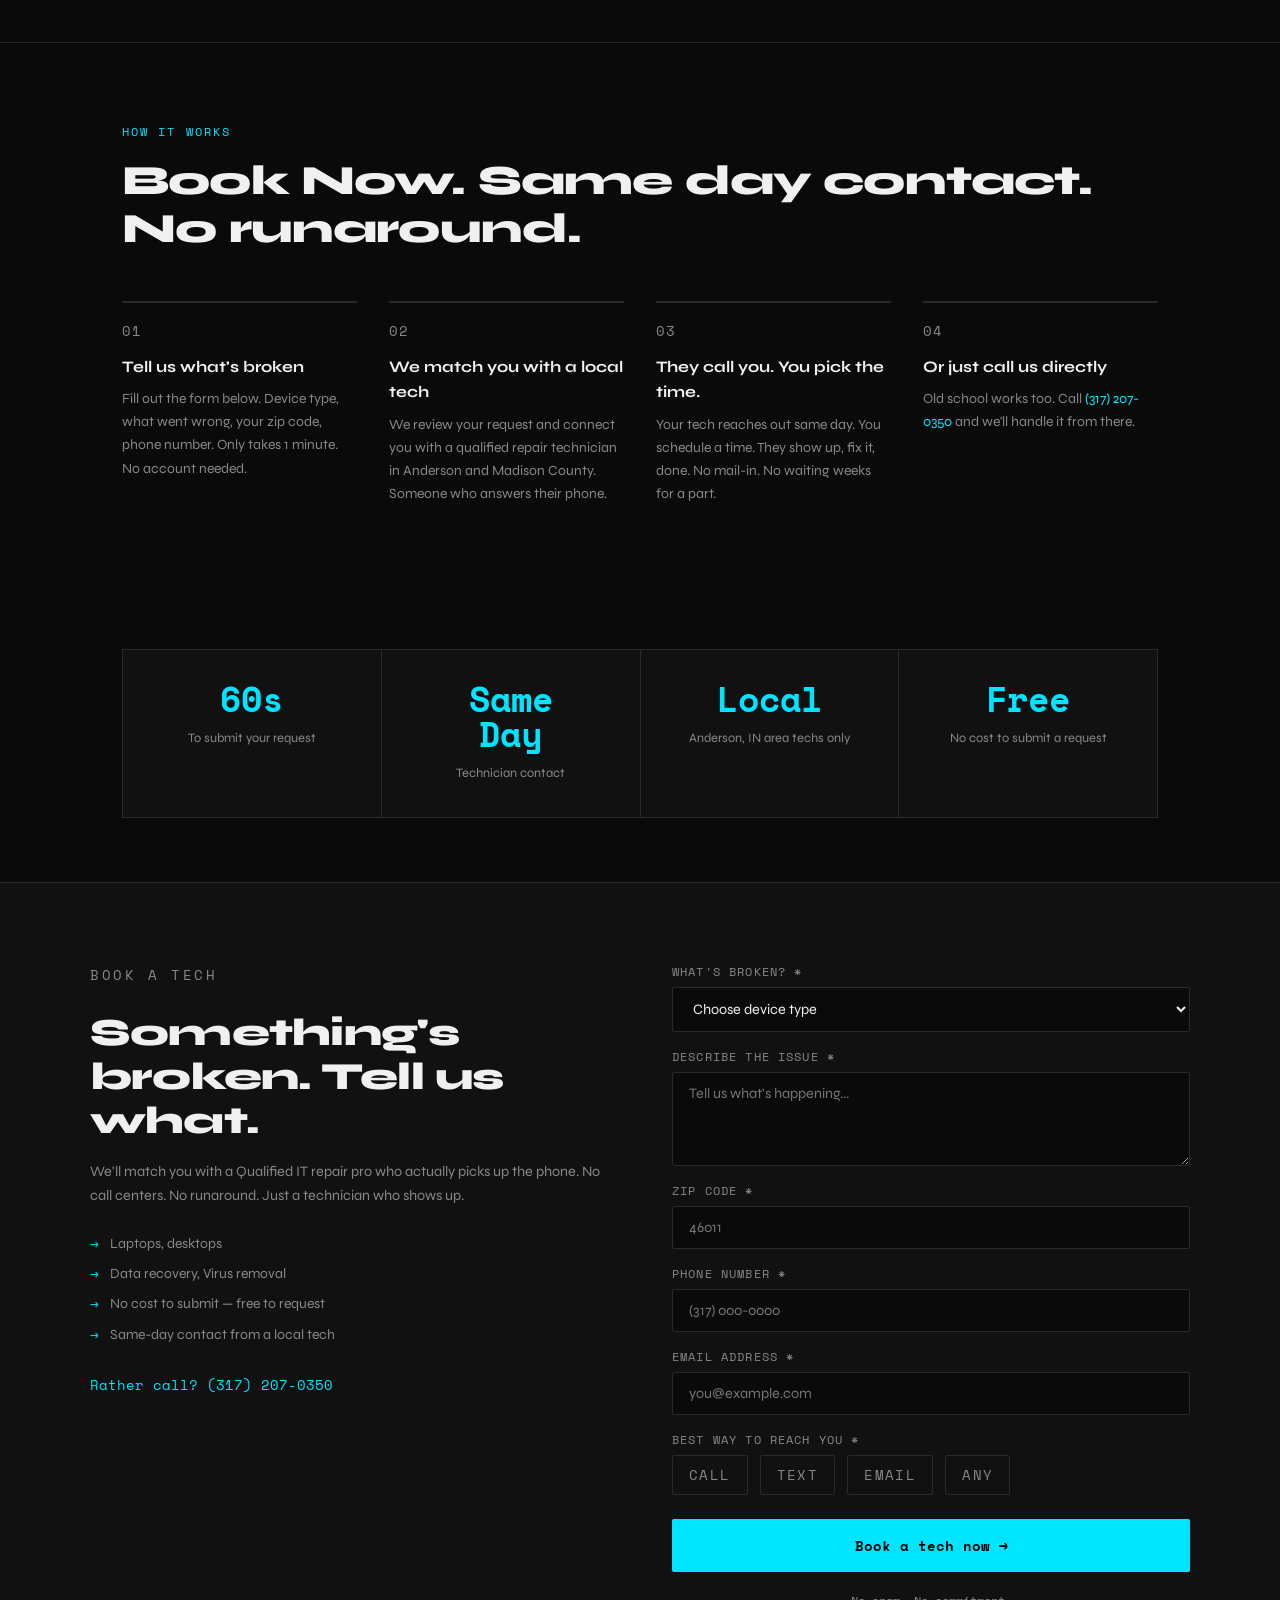
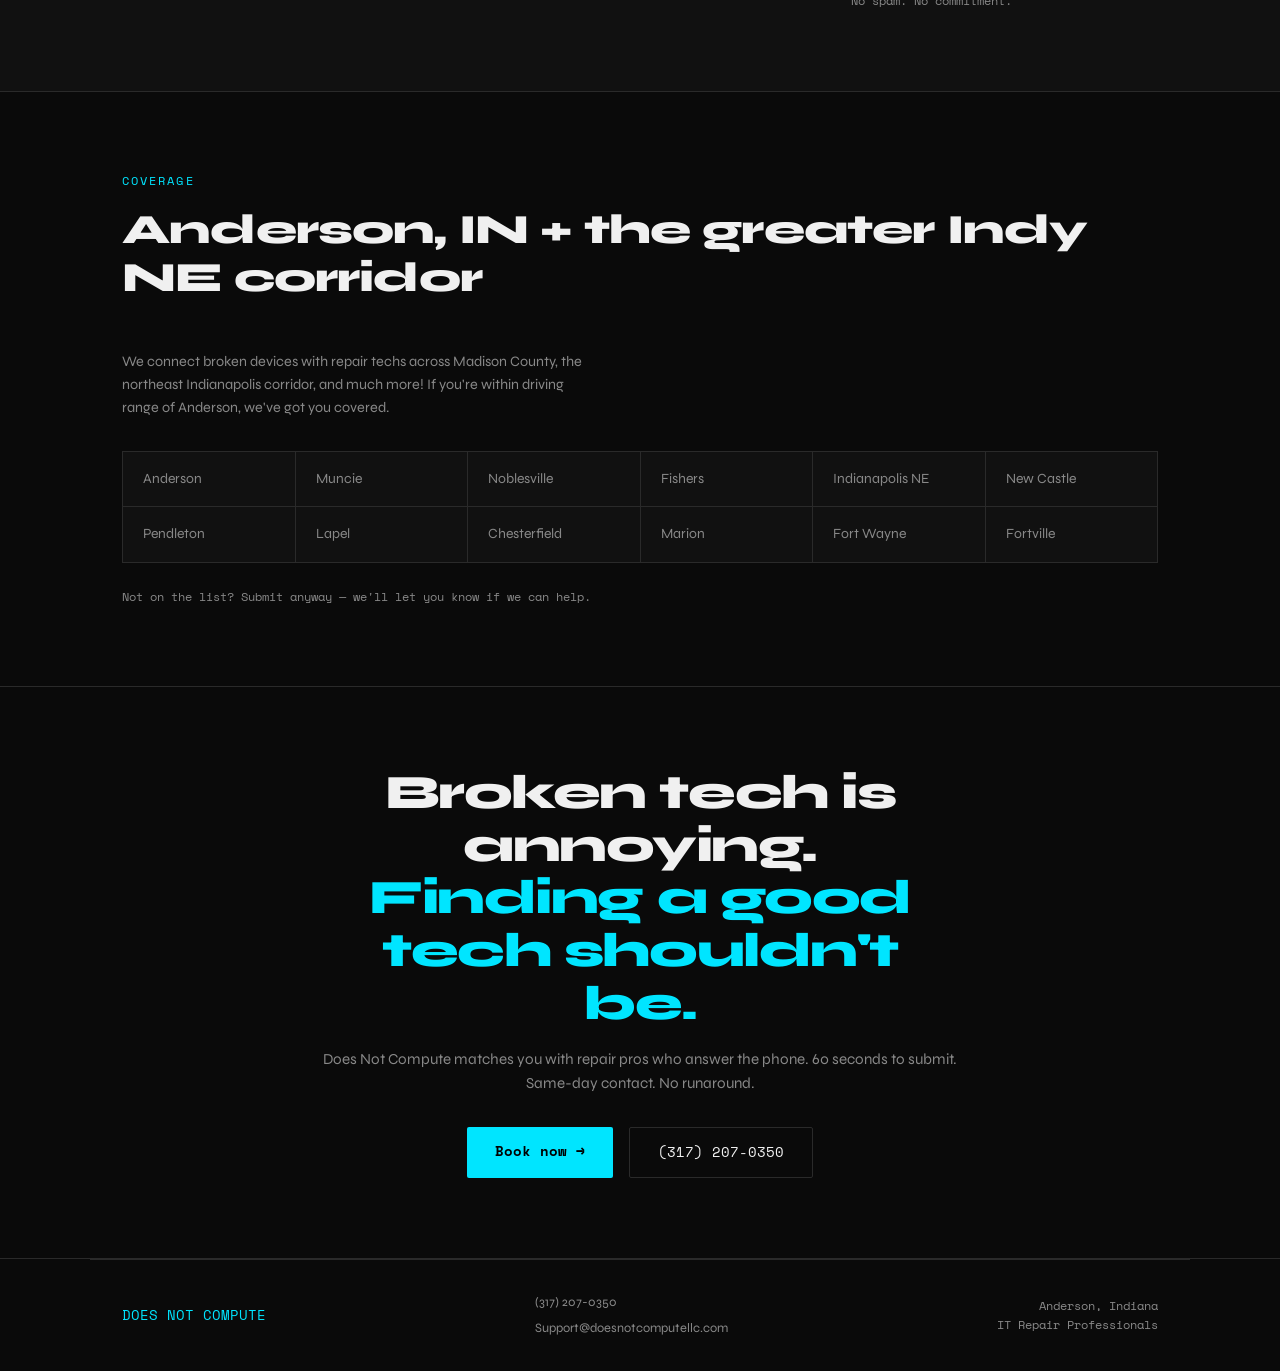
==== commit 23742bfe: "Fix typo in Network Design heading" ====
--- a/index.html
+++ b/index.html
@@ -51,7 +51,7 @@
 		<a href ="network.html" class="service-card-link">
       <div class="service-card">
         <span class="service-icon">🛜</span>
-        <h3>Network Design &amp; Implimentation </h3>
+        <h3>Network Design &amp; Implementation </h3>
         <p>long network cables running accross your floor. Map out new cable runs to support both computers and Wifi Access Points. 		 →</p>
       </div>
 		</a>
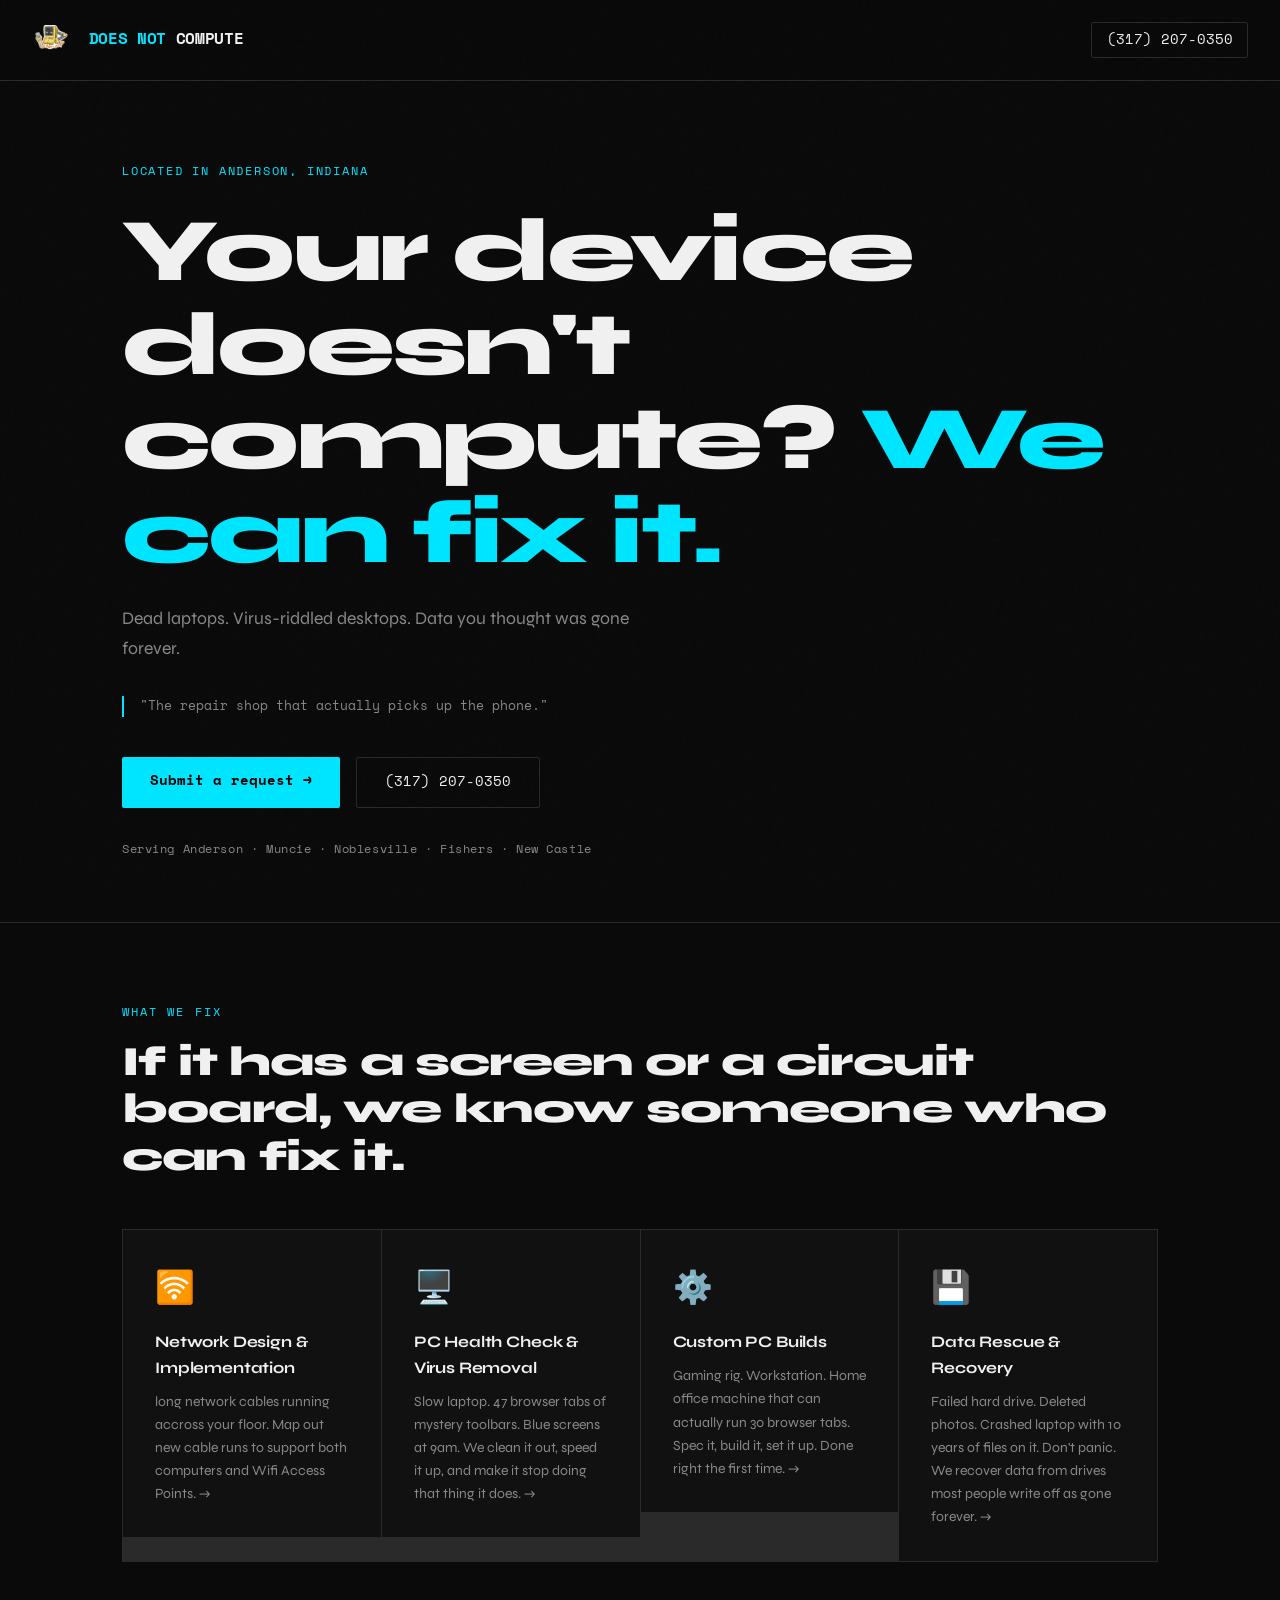
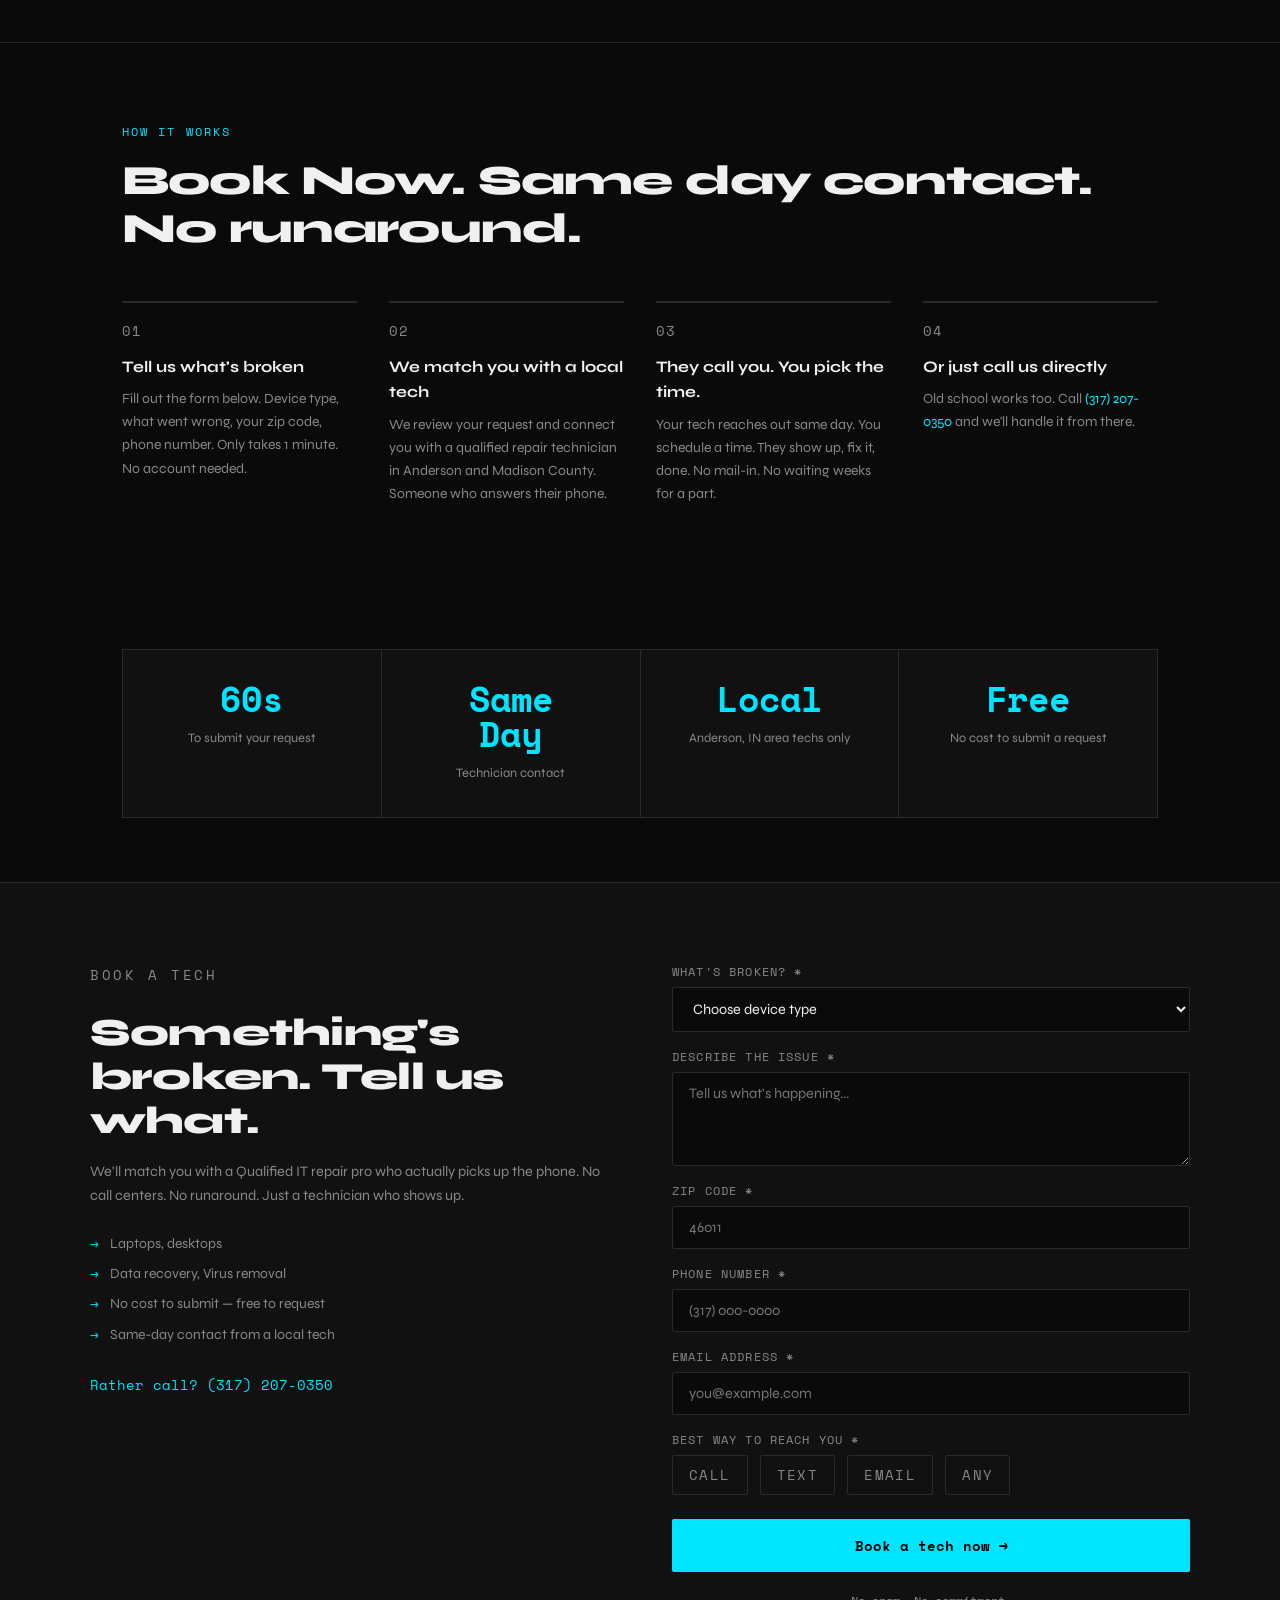
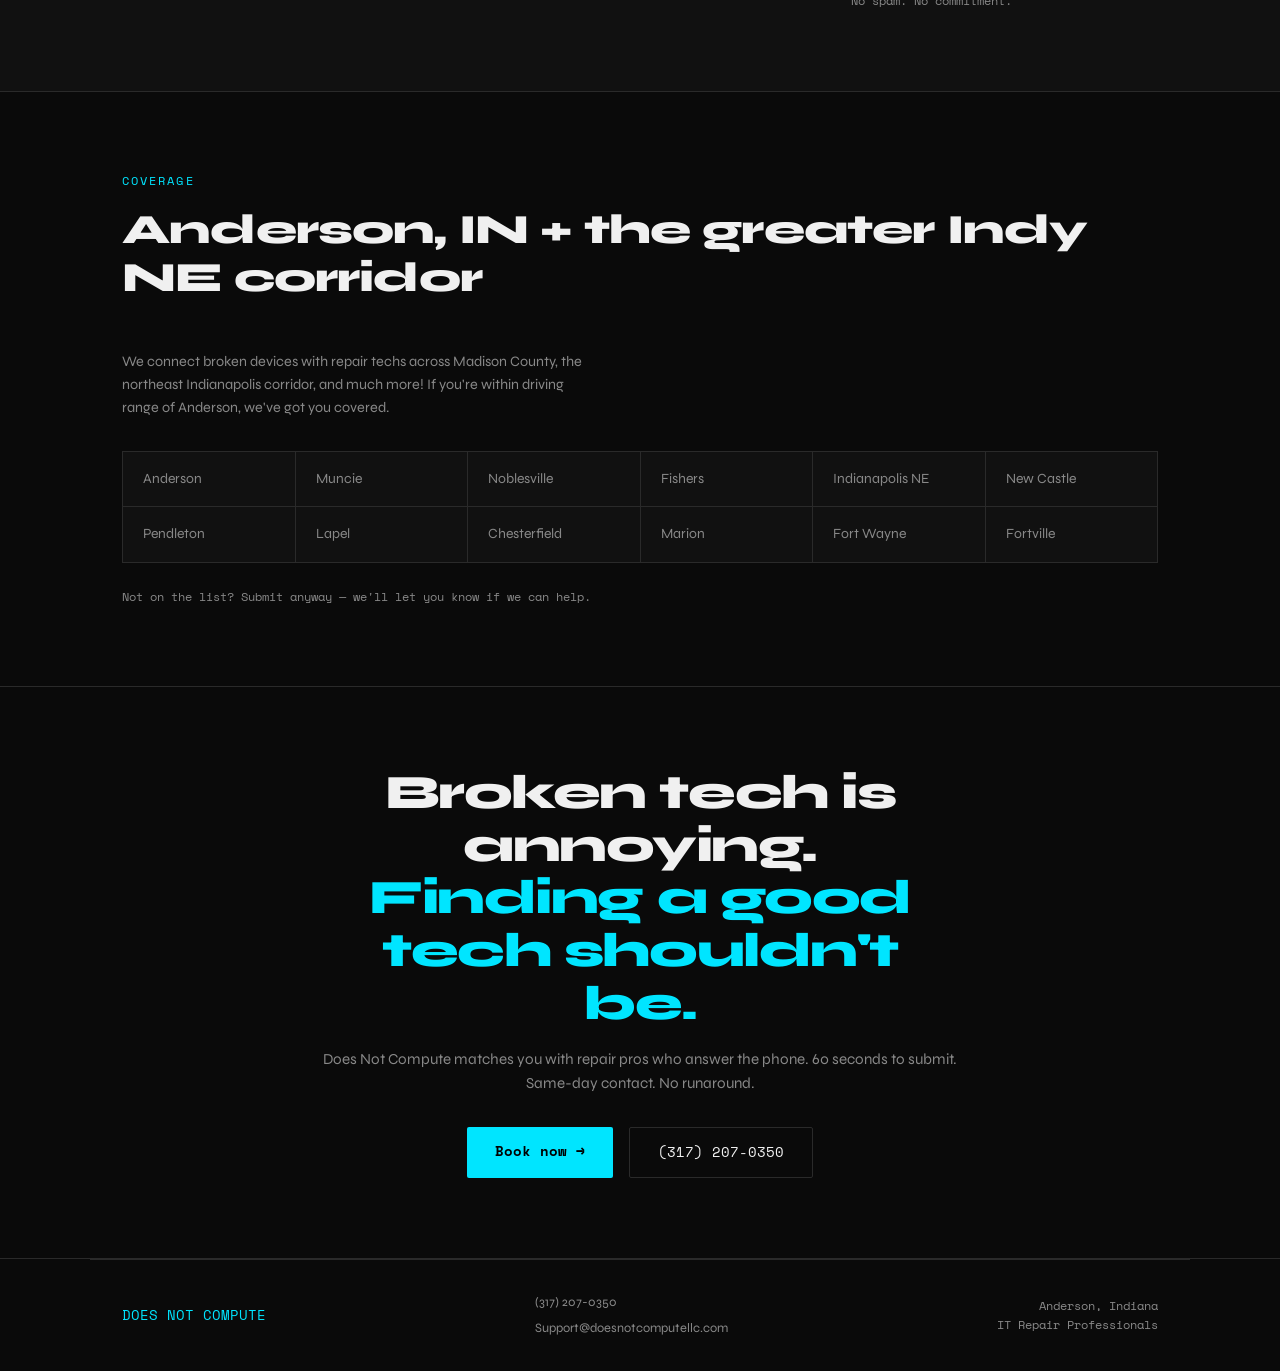
==== commit c3004abd: "Remove 'Upgrades' from Custom PC Builds heading" ====
--- a/index.html
+++ b/index.html
@@ -66,7 +66,7 @@
 		 <a href ="custom-pc-builds.html" class="service-card-link">
       <div class="service-card">
         <span class="service-icon">⚙️</span>
-        <h3>Custom PC Builds &amp; Upgrades</h3>
+        <h3>Custom PC Builds</h3>
         <p>Gaming rig. Workstation. Home office machine that can actually run 30 browser tabs. Spec it, build it, set it up. Done right the first time.				  →</p>
       </div>
      </a>
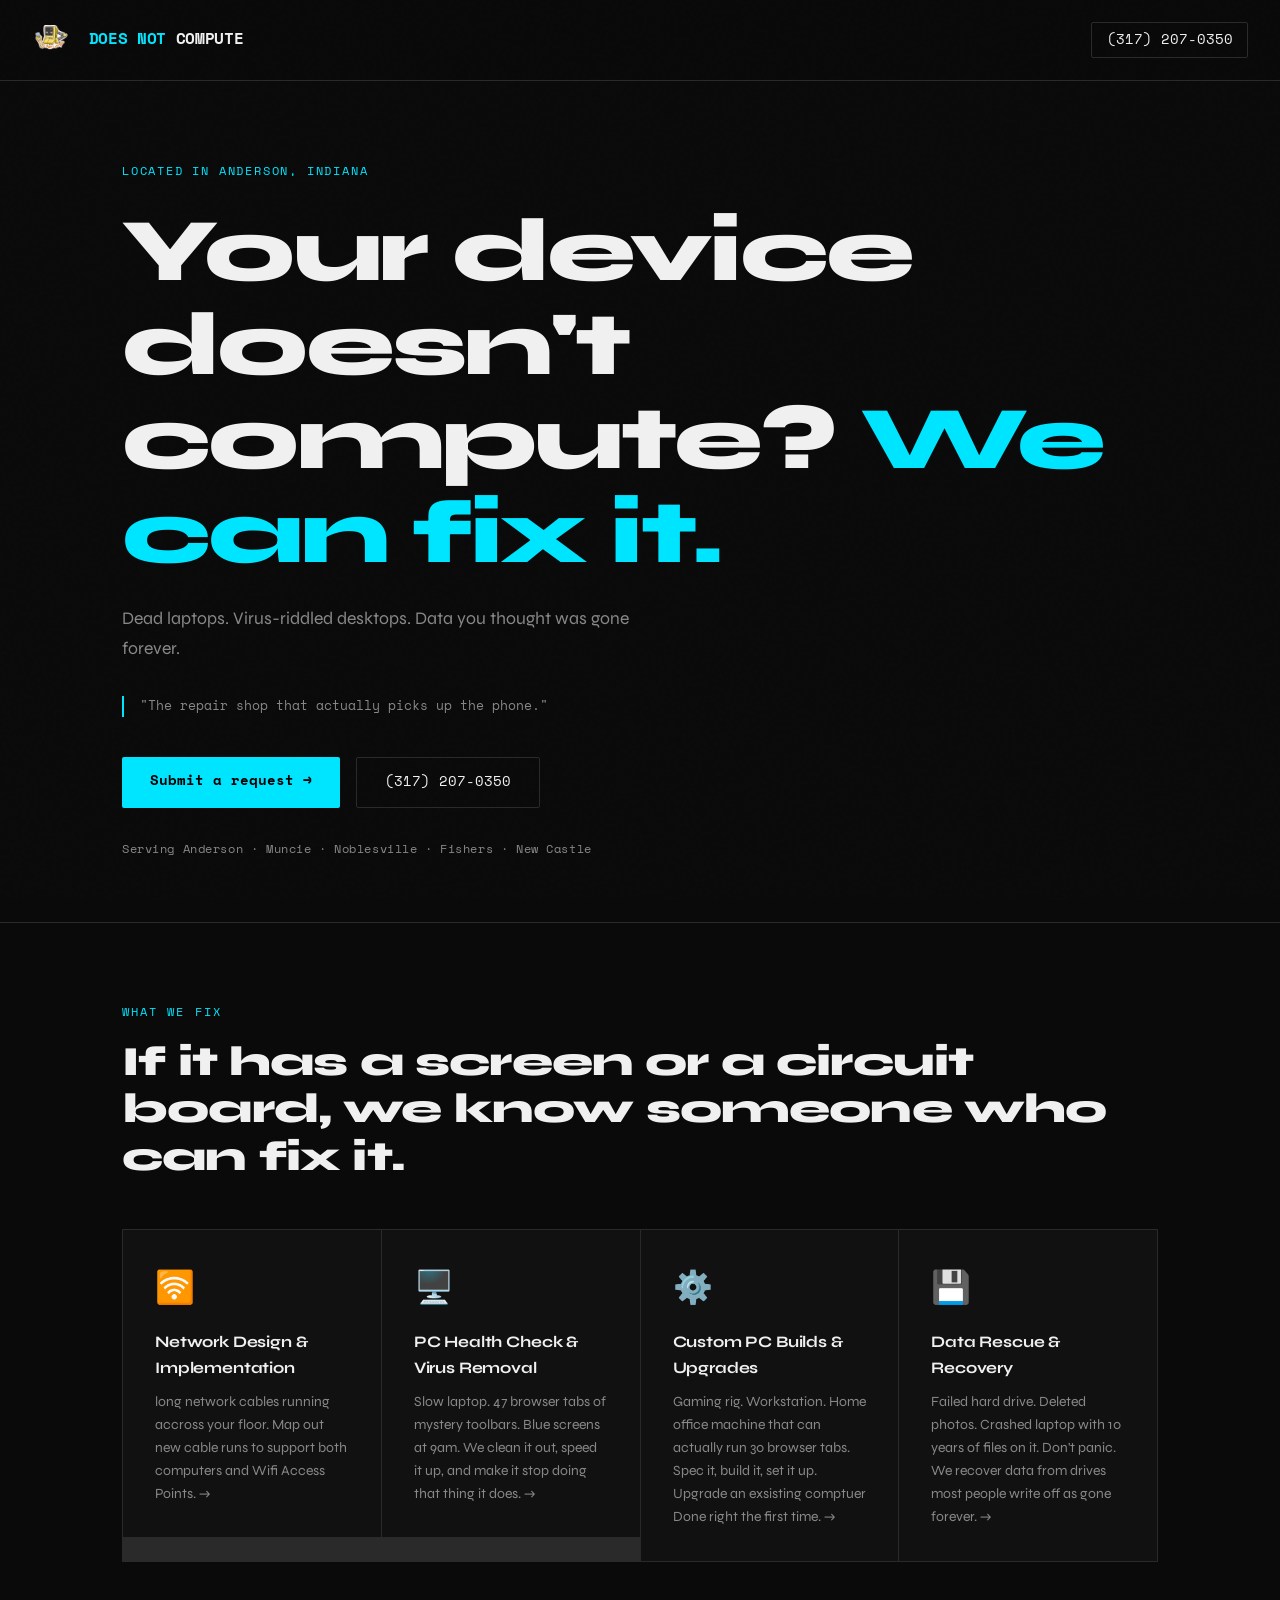
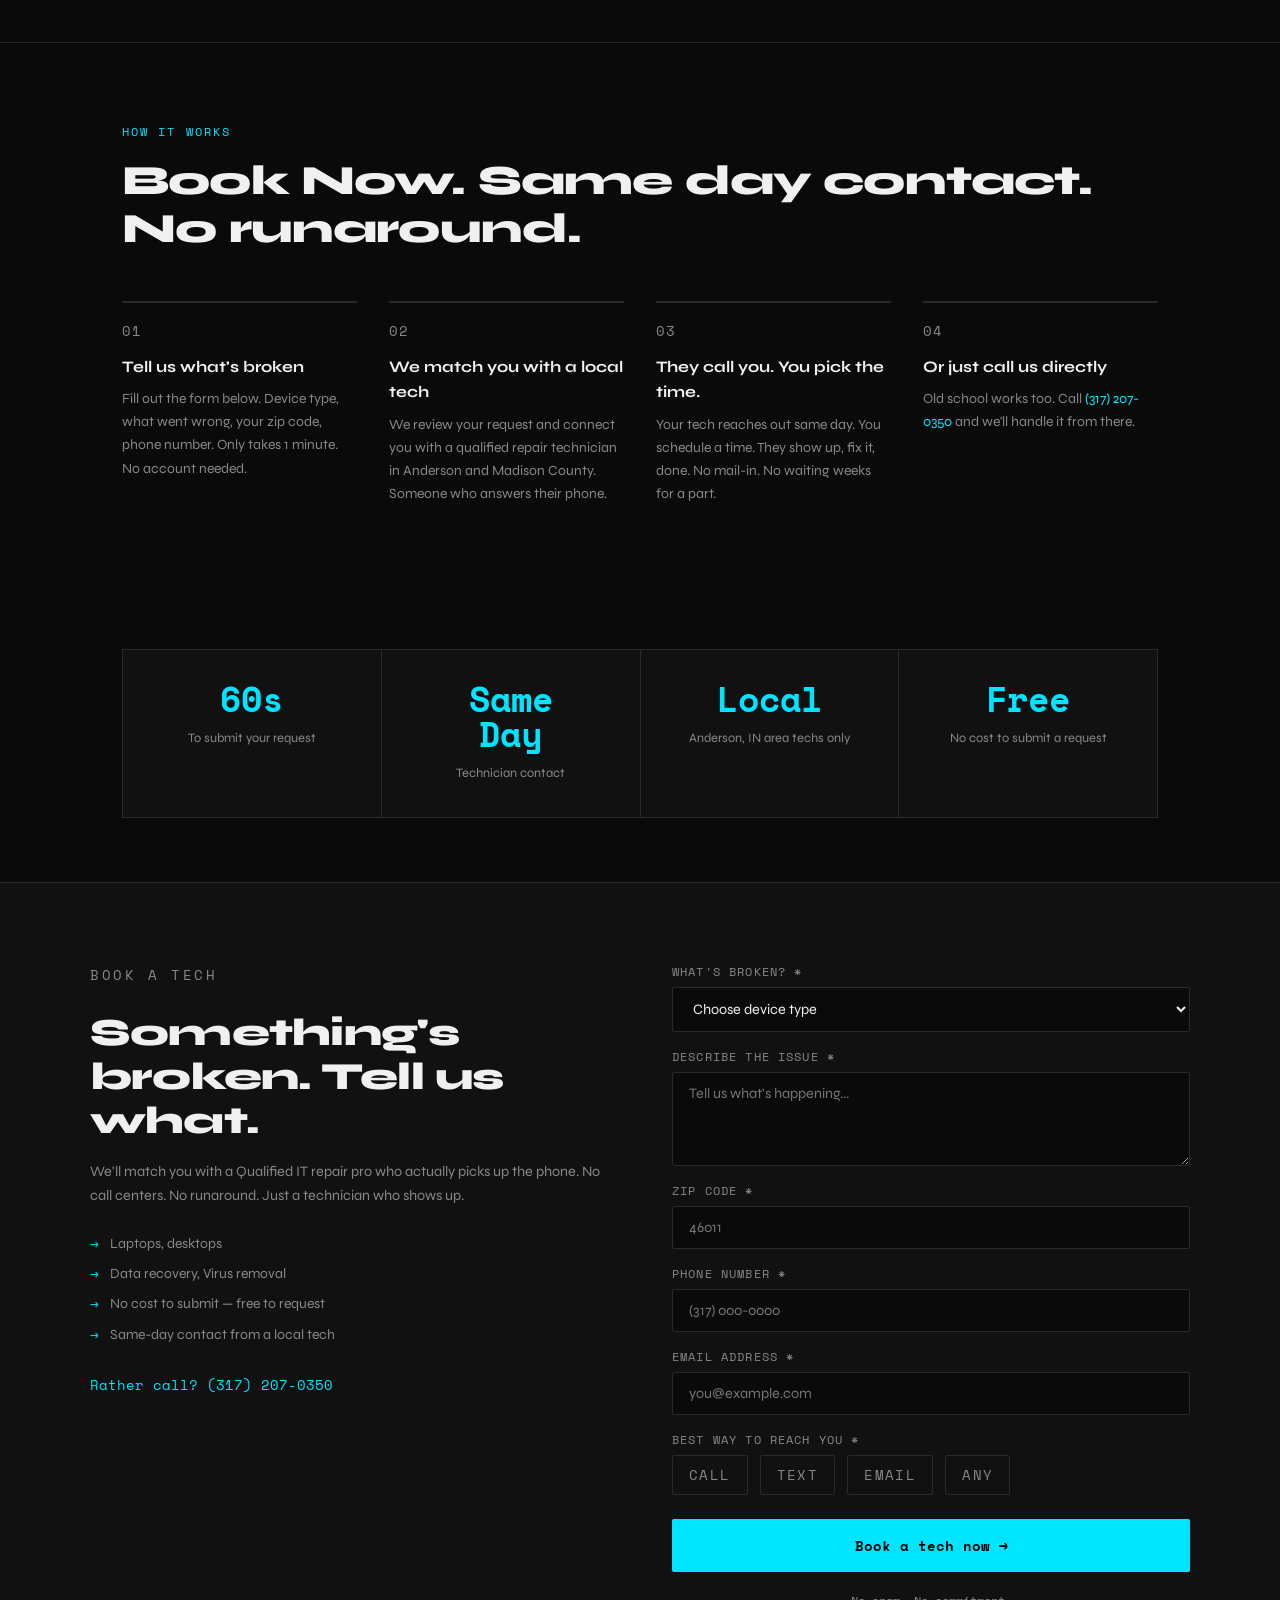
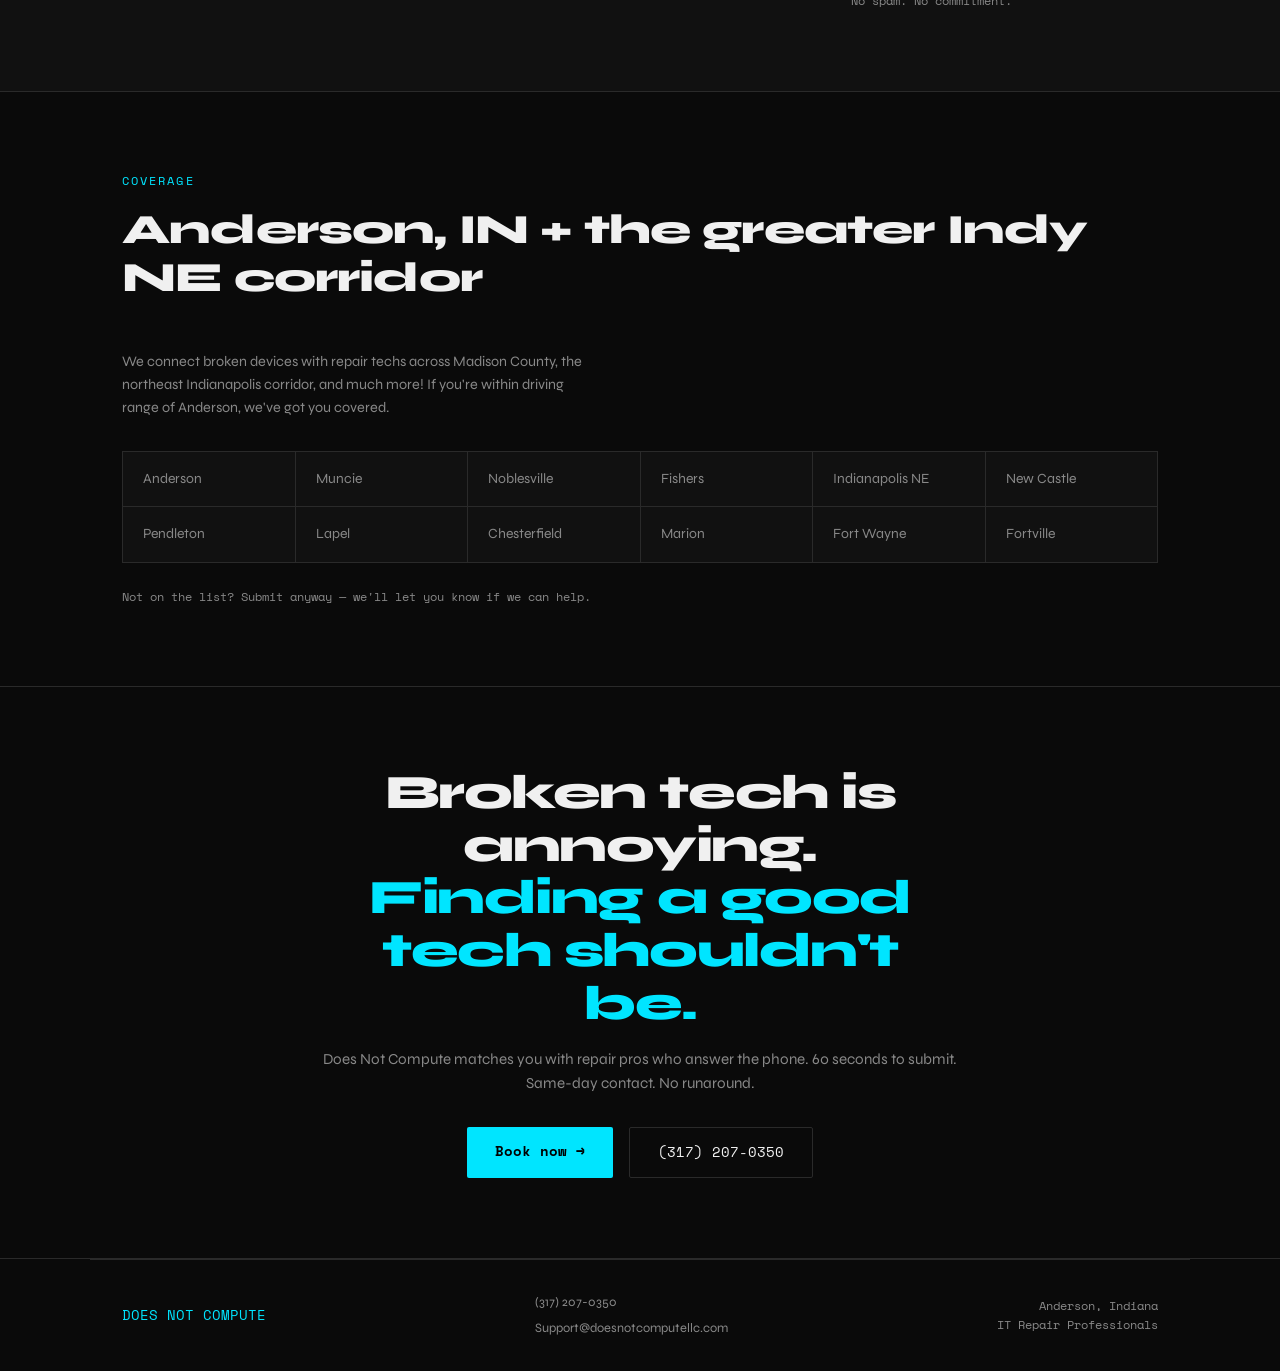
==== commit 3e765190: "Update service card title and description" ====
--- a/index.html
+++ b/index.html
@@ -66,8 +66,8 @@
 		 <a href ="custom-pc-builds.html" class="service-card-link">
       <div class="service-card">
         <span class="service-icon">⚙️</span>
-        <h3>Custom PC Builds</h3>
-        <p>Gaming rig. Workstation. Home office machine that can actually run 30 browser tabs. Spec it, build it, set it up. Done right the first time.				  →</p>
+        <h3>Custom PC Builds &amp; Upgrades</h3>
+        <p>Gaming rig. Workstation. Home office machine that can actually run 30 browser tabs. Spec it, build it, set it up. Upgrade an exsisting comptuer Done right the first time.				  →</p>
       </div>
      </a>
 
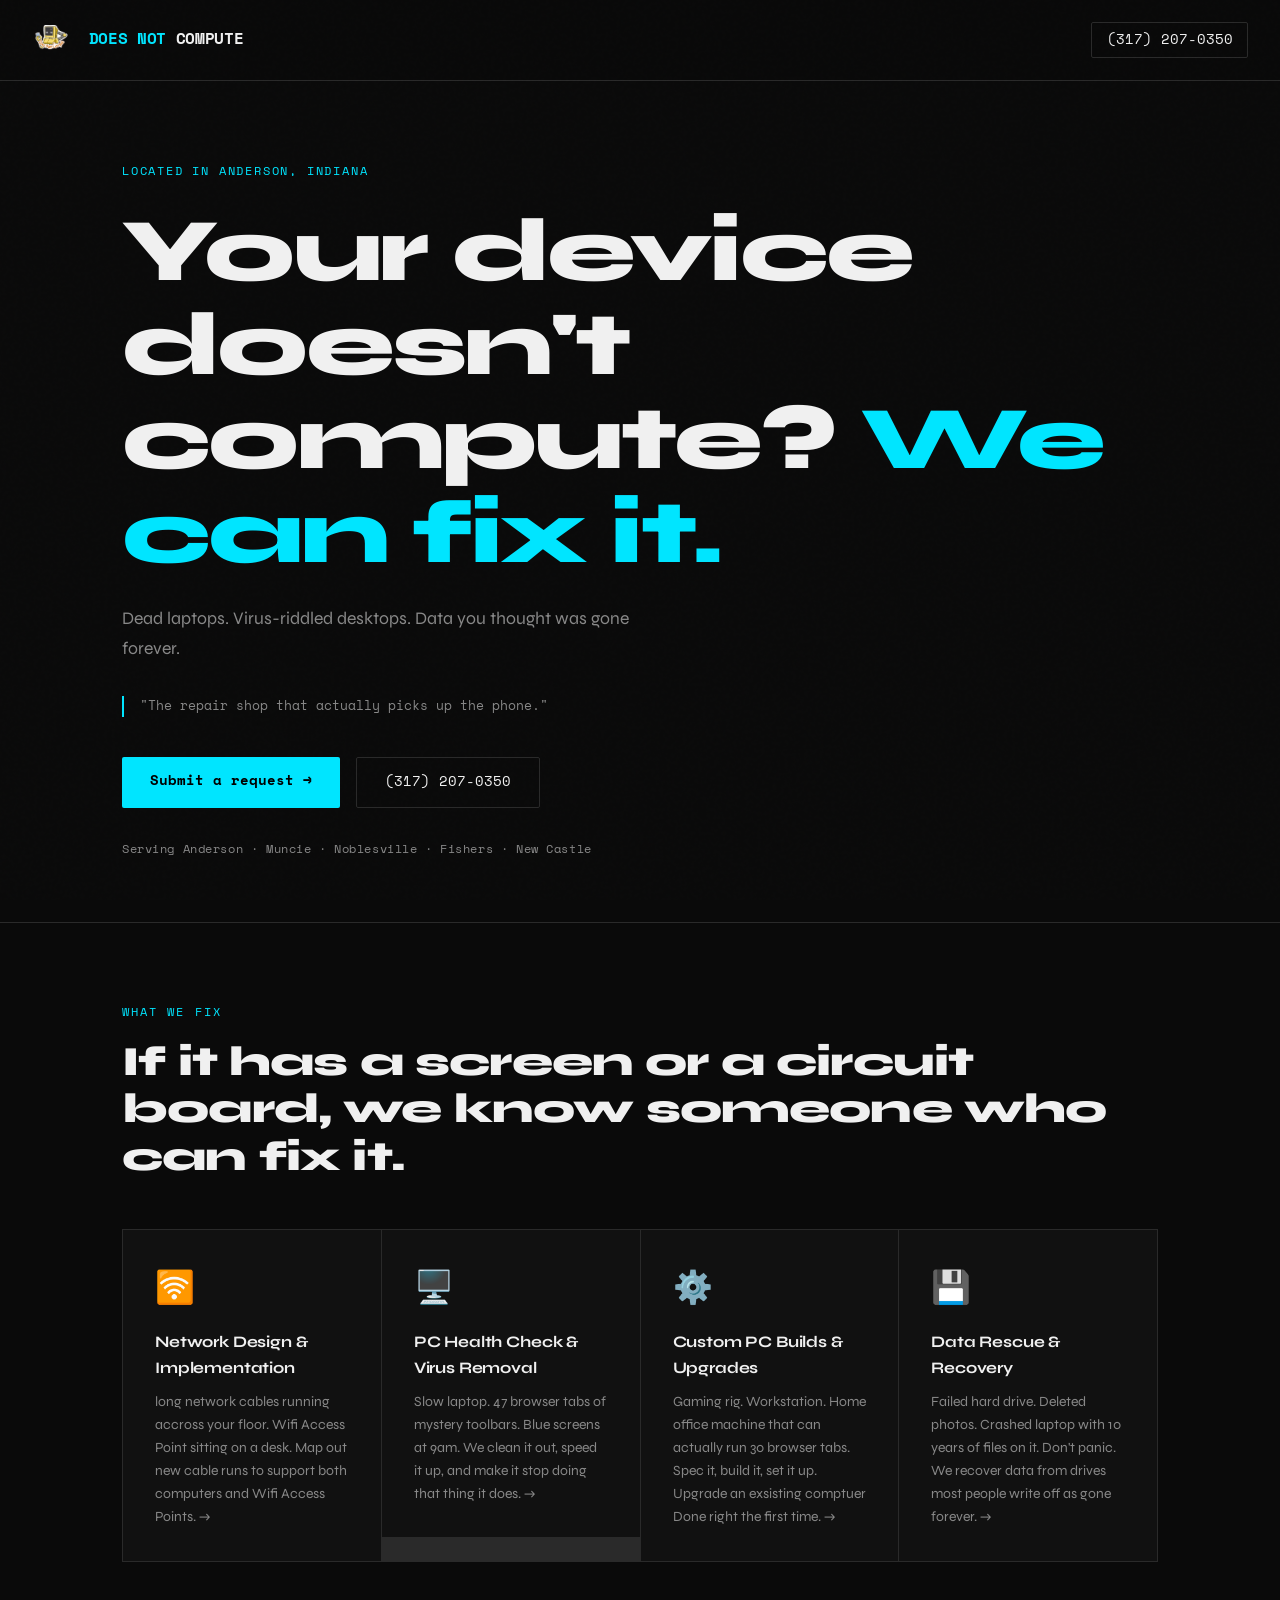
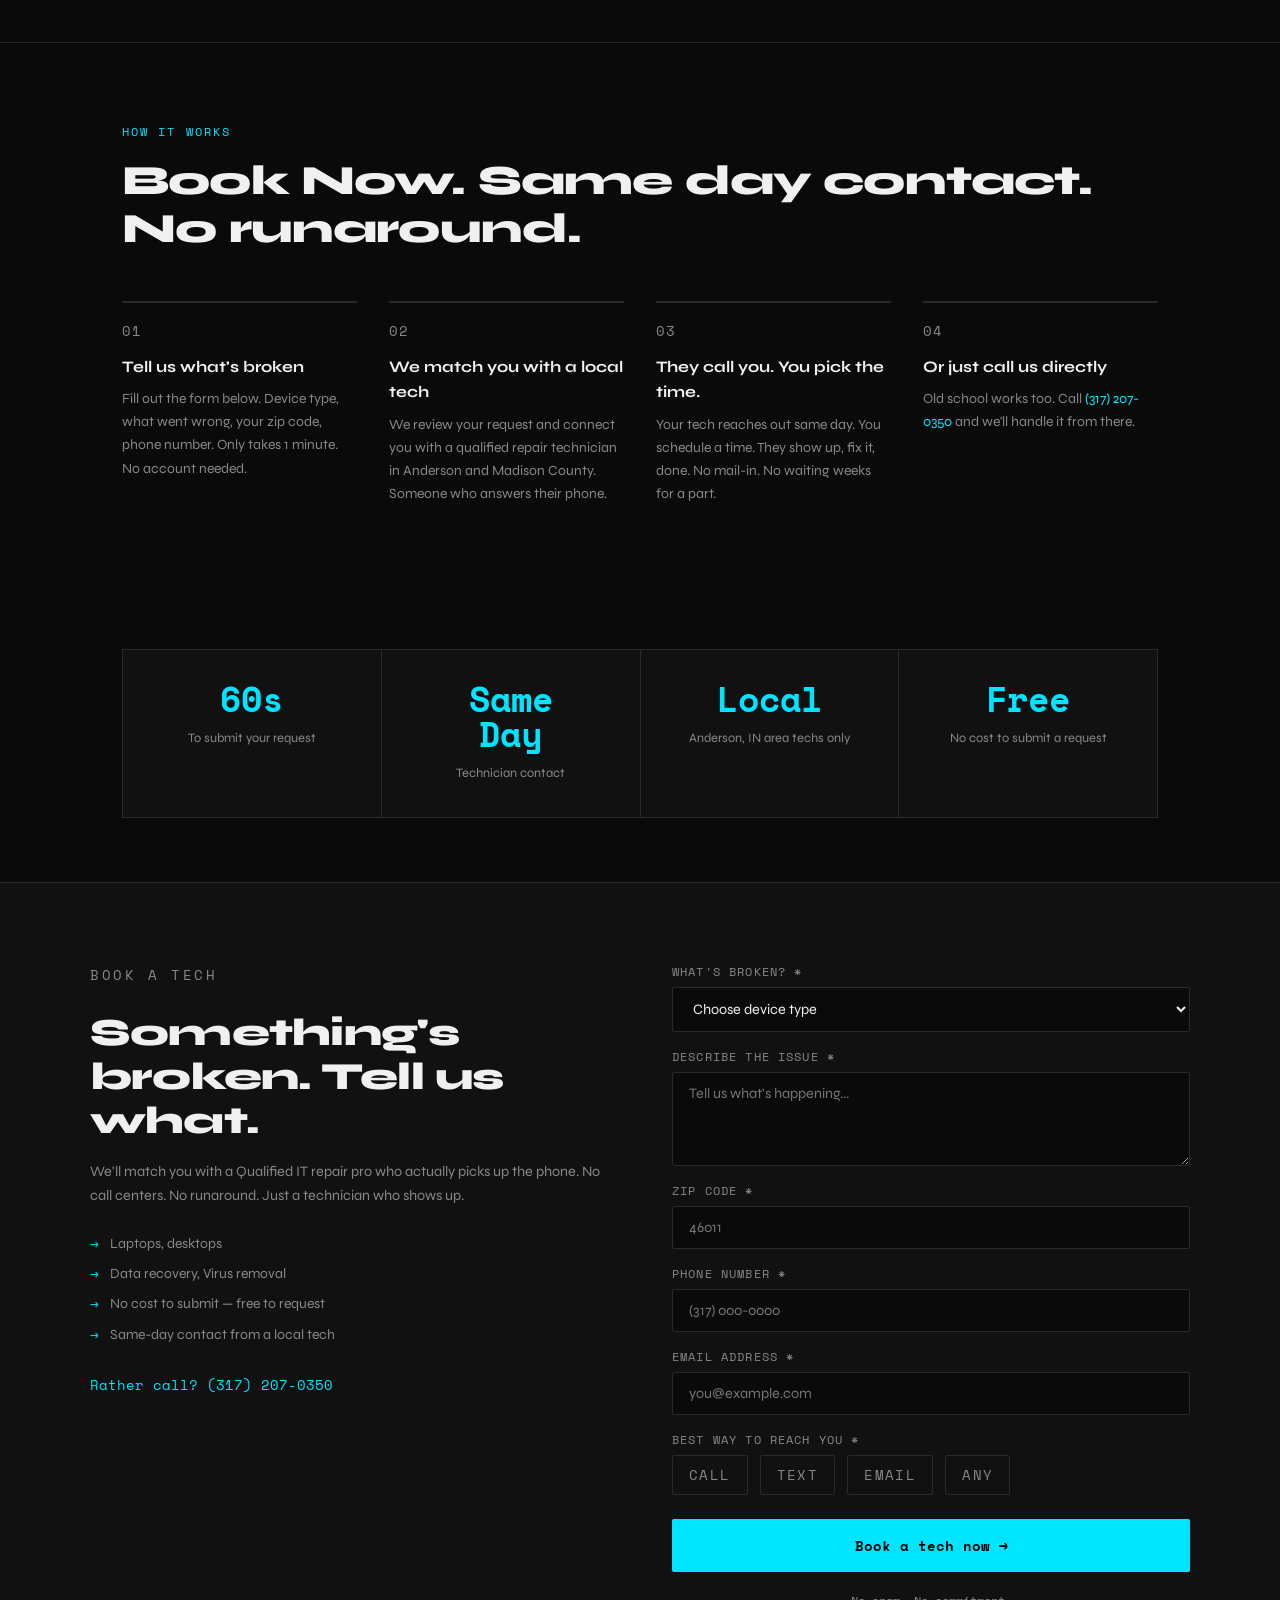
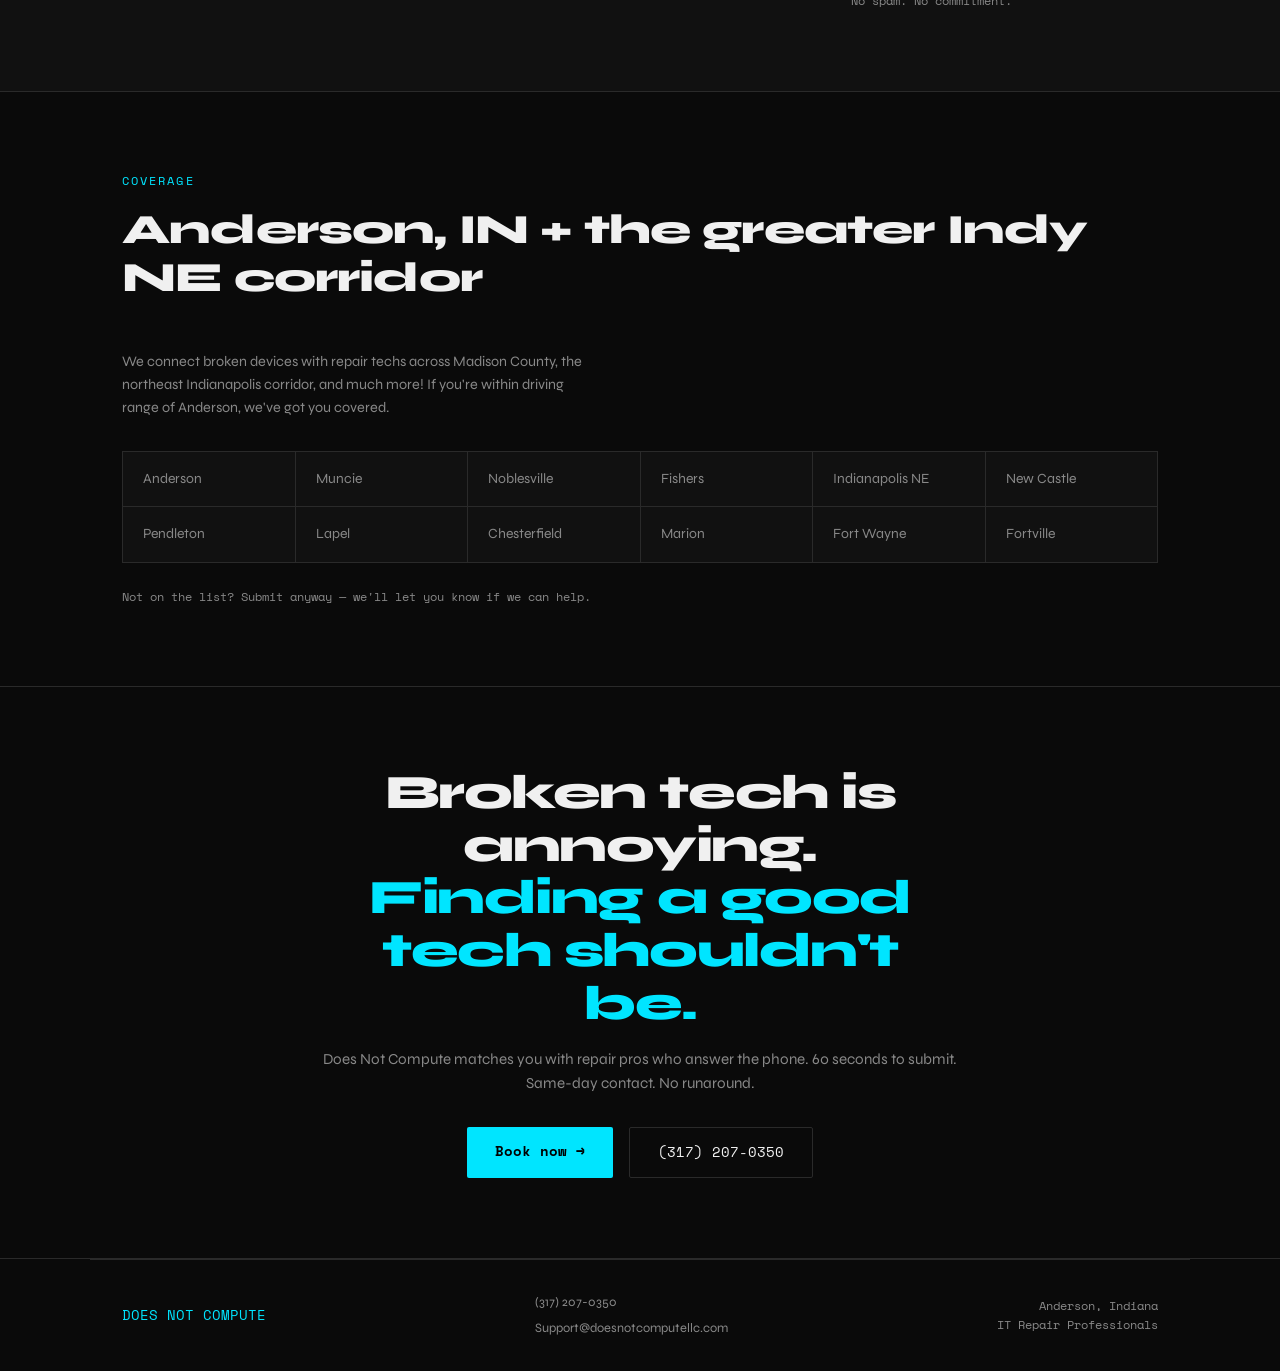
==== commit d42a5fb9: "Update index.html" ====
--- a/index.html
+++ b/index.html
@@ -52,7 +52,7 @@
       <div class="service-card">
         <span class="service-icon">🛜</span>
         <h3>Network Design &amp; Implementation </h3>
-        <p>long network cables running accross your floor. Map out new cable runs to support both computers and Wifi Access Points. 		 →</p>
+        <p>long network cables running accross your floor. Wifi Access Point sitting on a desk. Map out new cable runs to support both computers and Wifi Access Points. 		 →</p>
       </div>
 		</a>
 		 <a href ="pc-maintenance&virus-removal.html" class="service-card-link">
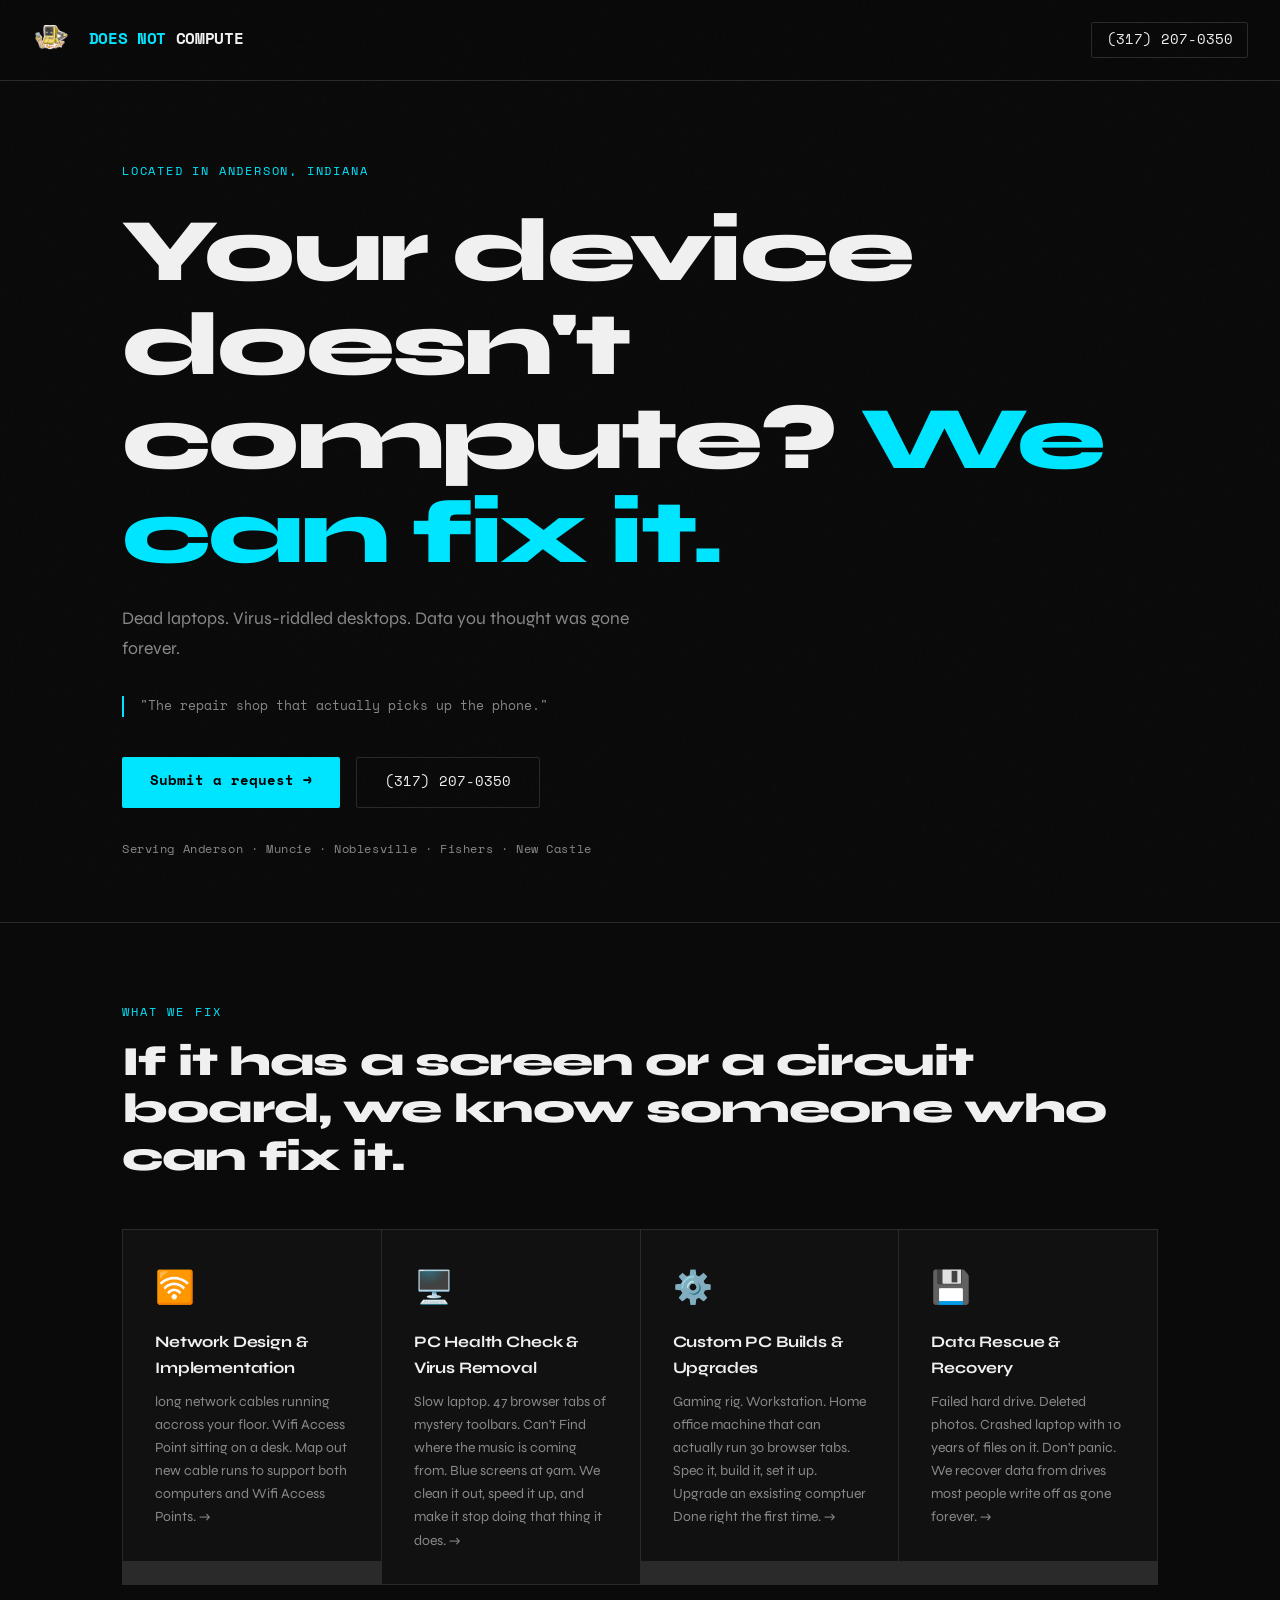
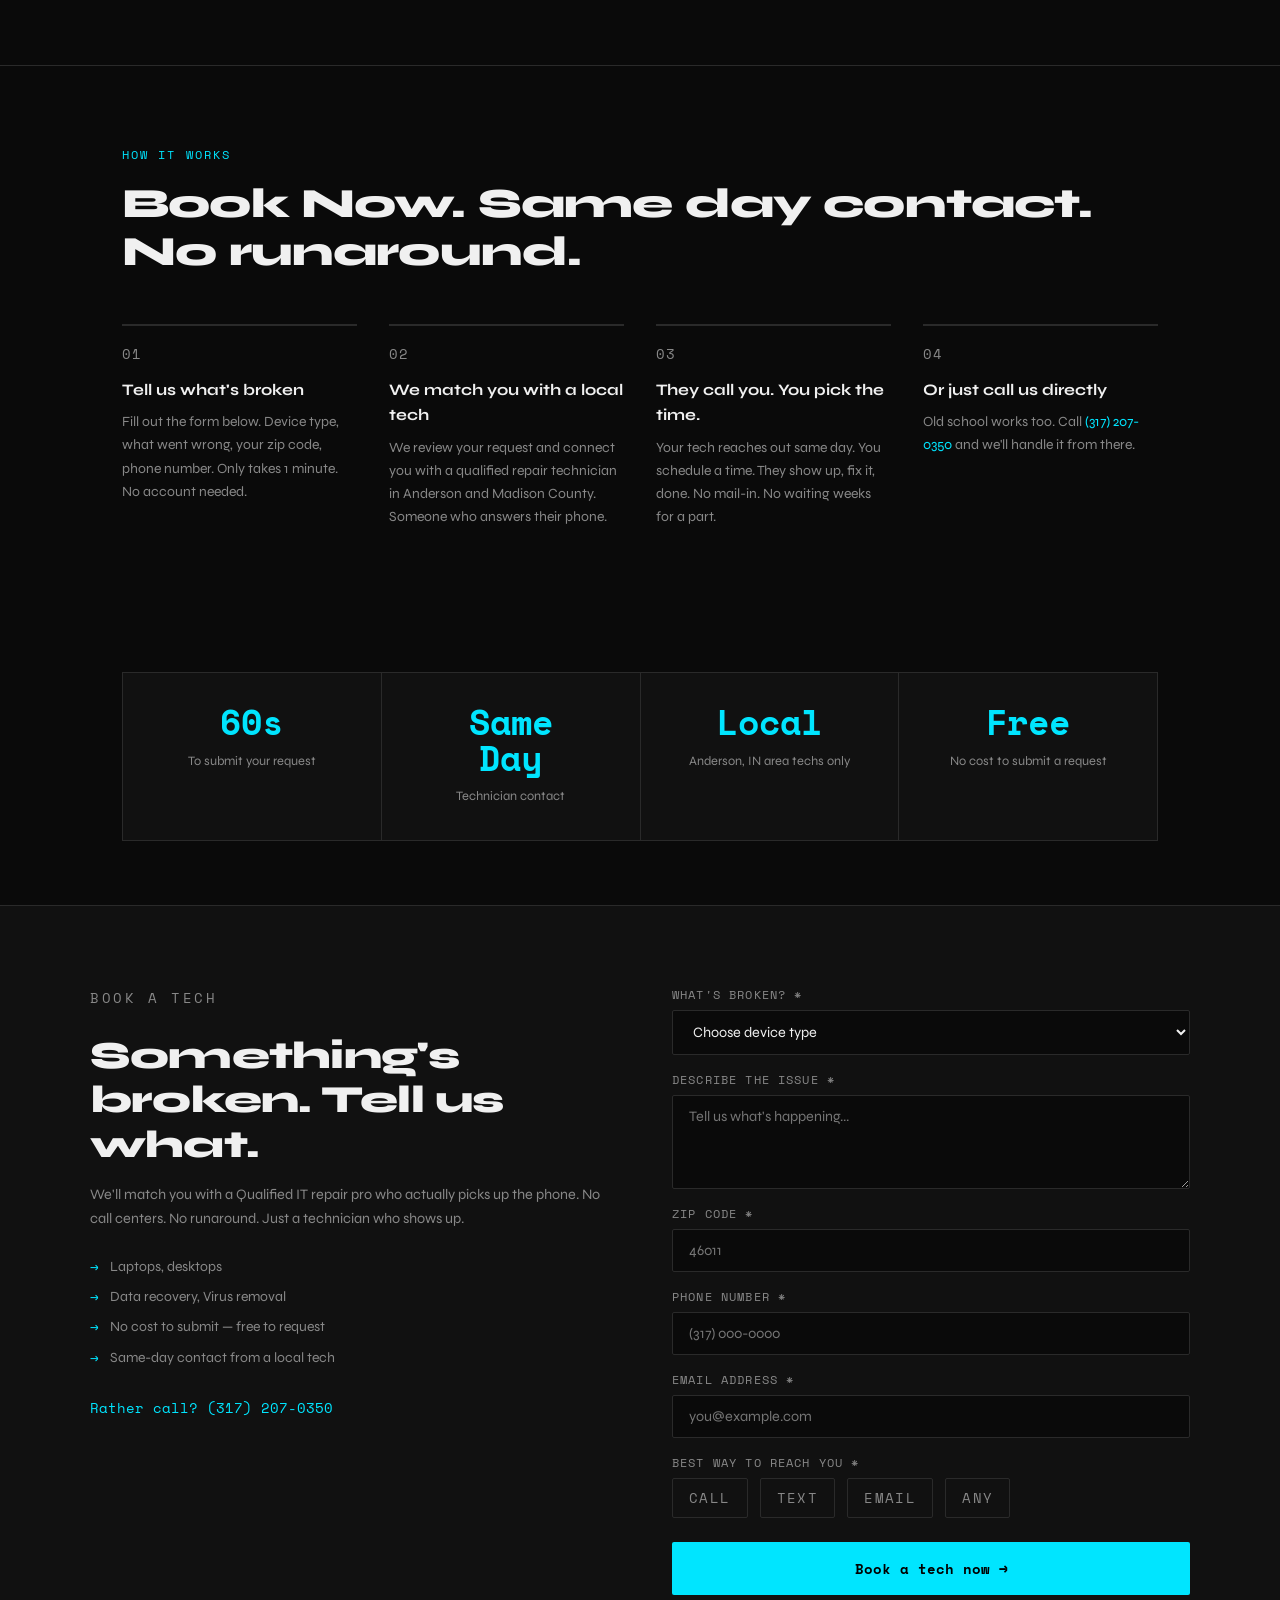
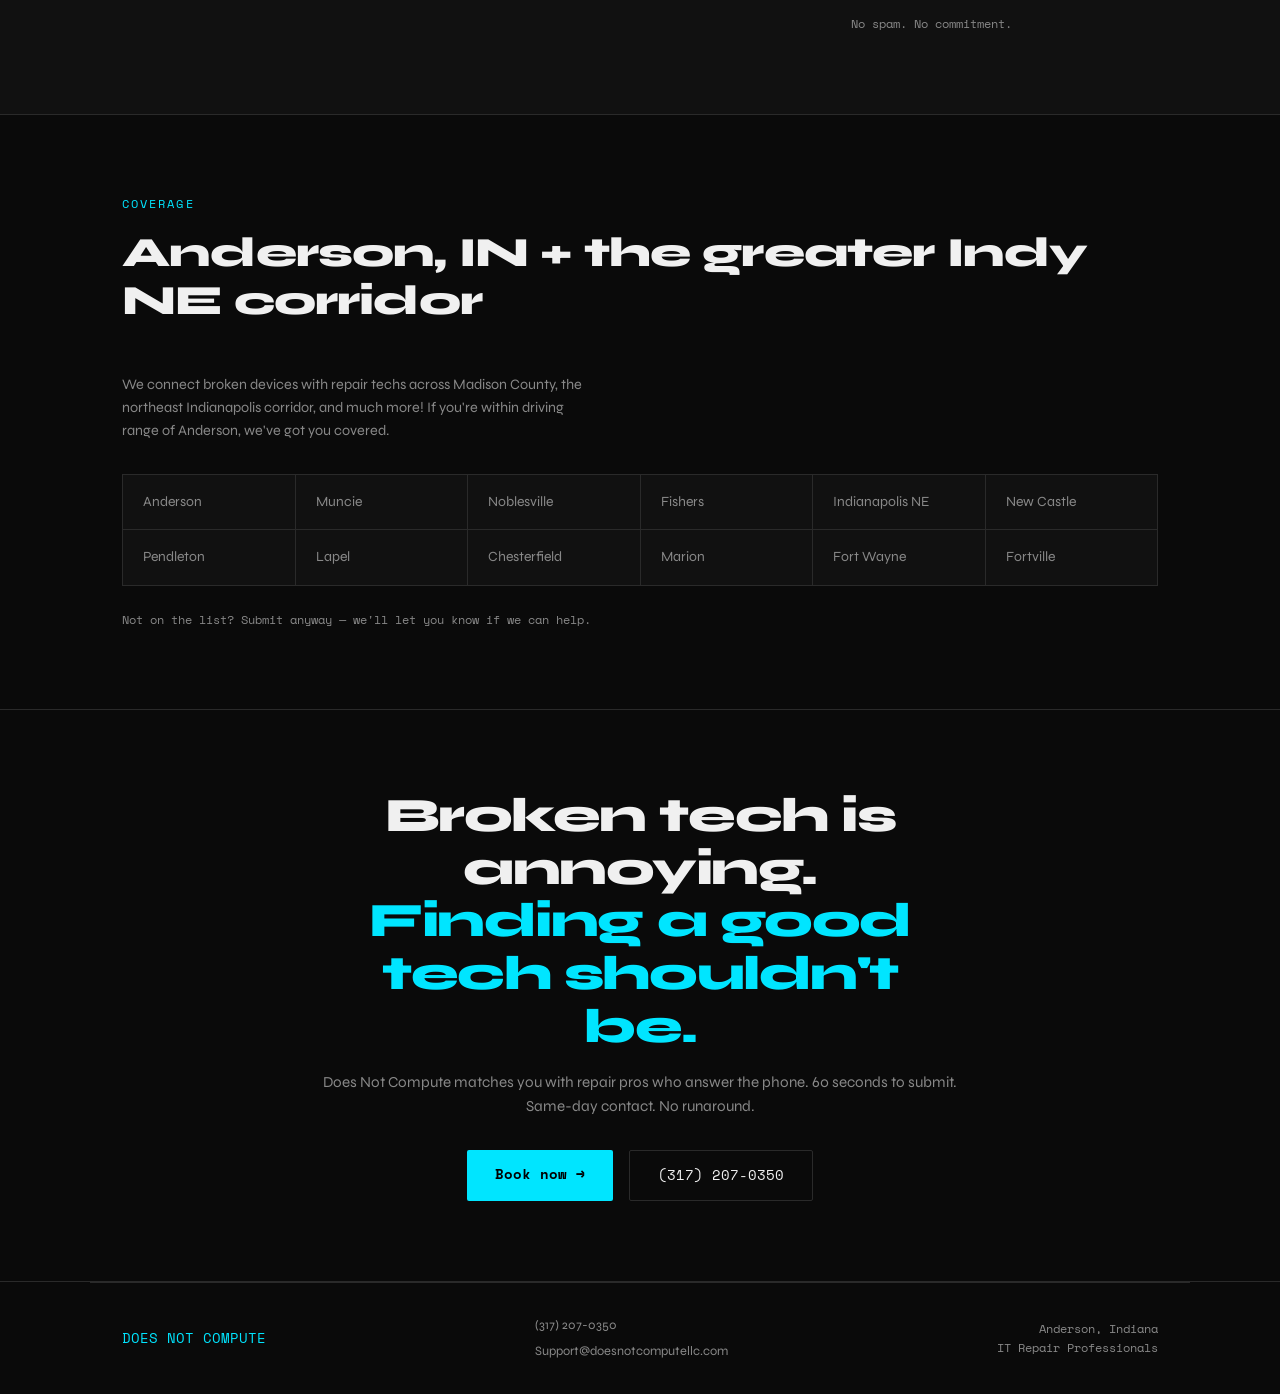
==== commit 17d64916: "Update service description in index.html" ====
--- a/index.html
+++ b/index.html
@@ -59,7 +59,7 @@
       <div class="service-card">
         <span class="service-icon">🖥️</span>
         <h3>PC Health Check &amp; Virus Removal</h3>
-        <p>Slow laptop. 47 browser tabs of mystery toolbars. Blue screens at 9am. We clean it out, speed it up, and make it stop doing that thing it does.	  →</p>
+        <p>Slow laptop. 47 browser tabs of mystery toolbars. Can't Find where the music is coming from. Blue screens at 9am. We clean it out, speed it up, and make it stop doing that thing it does.	  →</p>
       </div>
      </a>
 
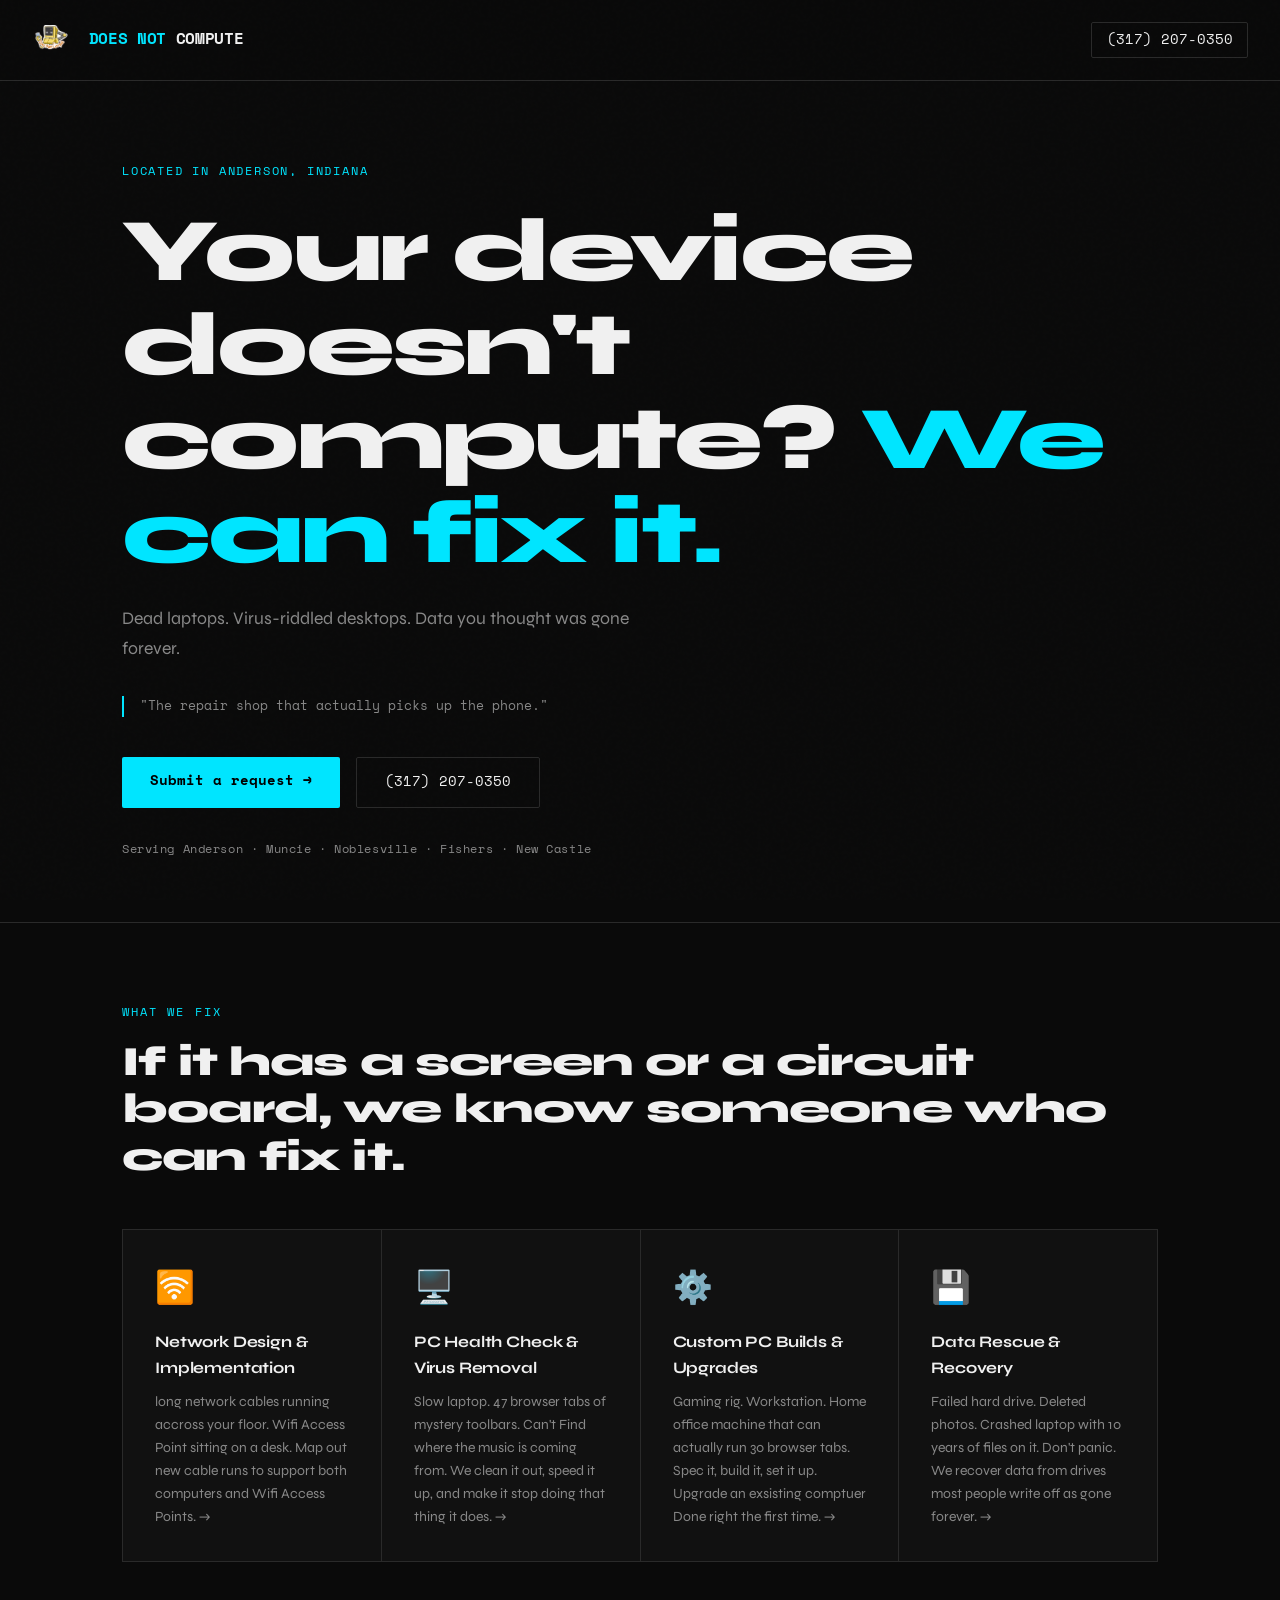
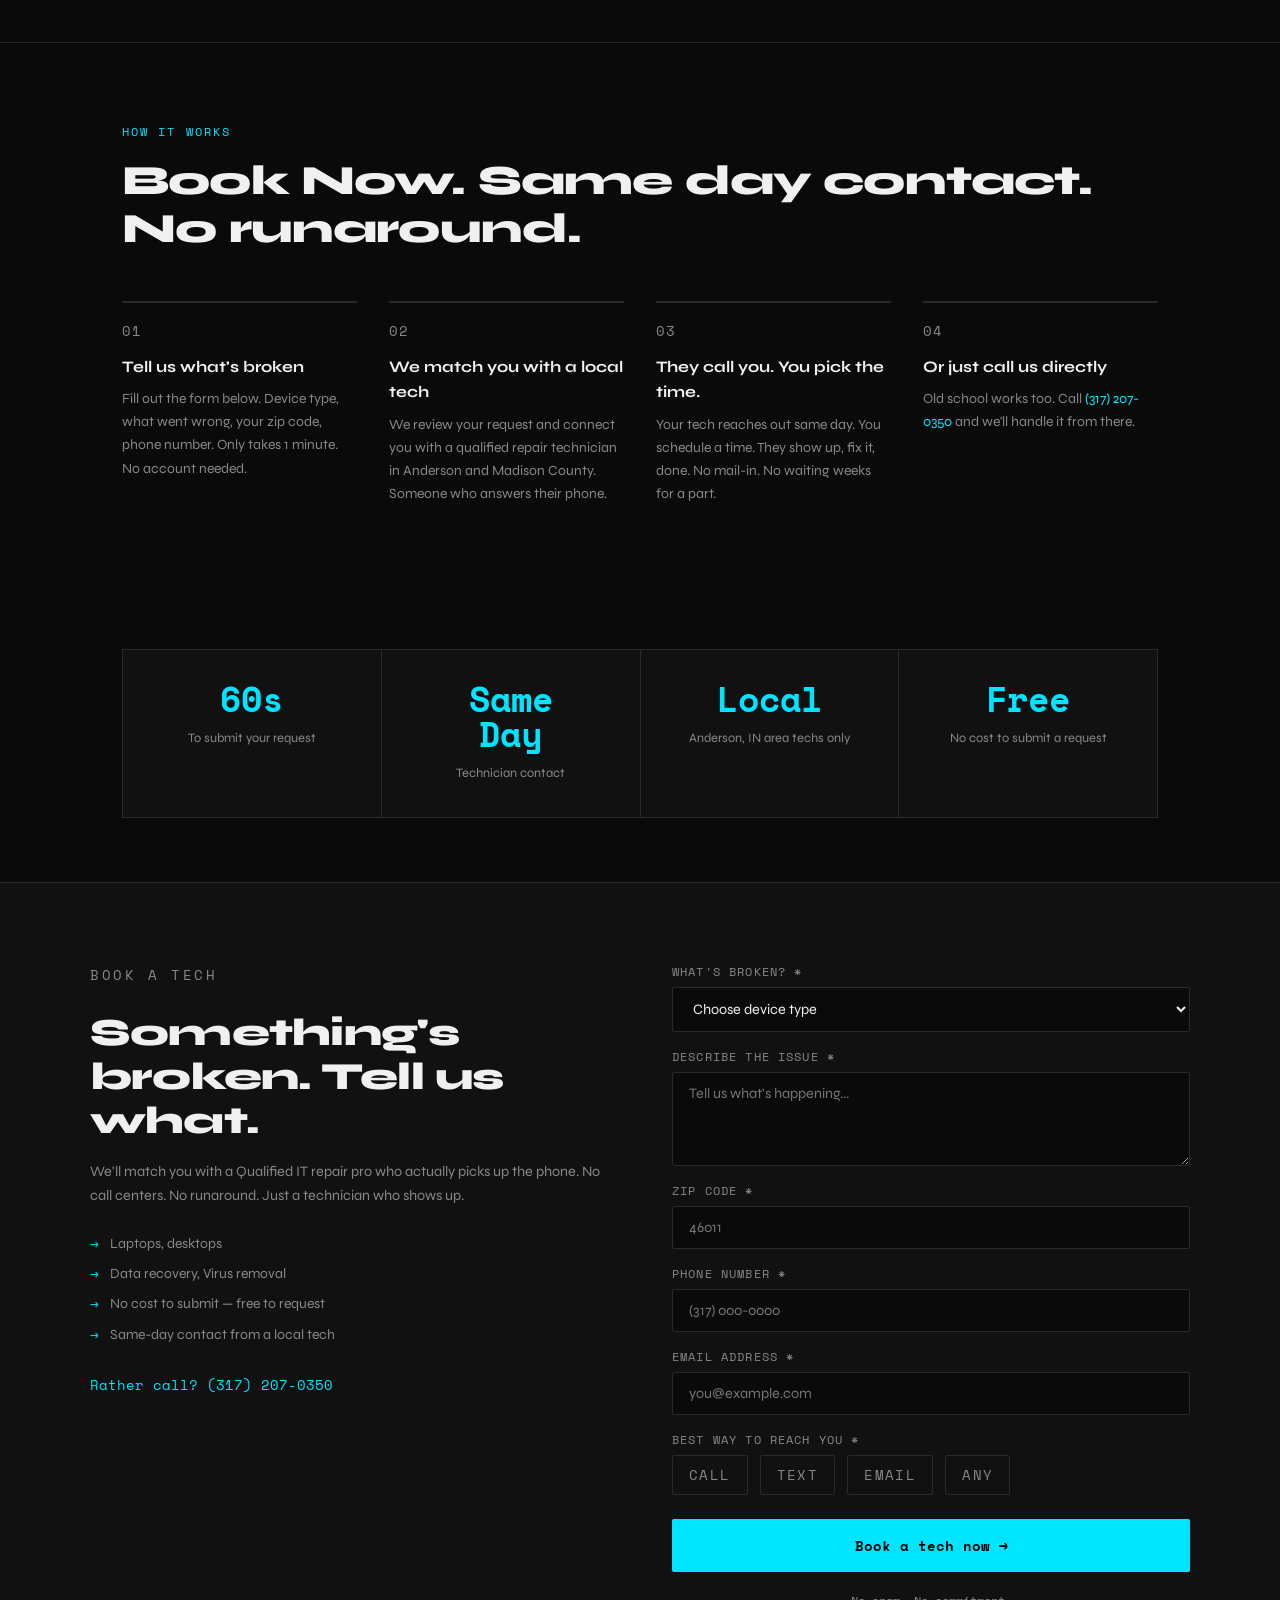
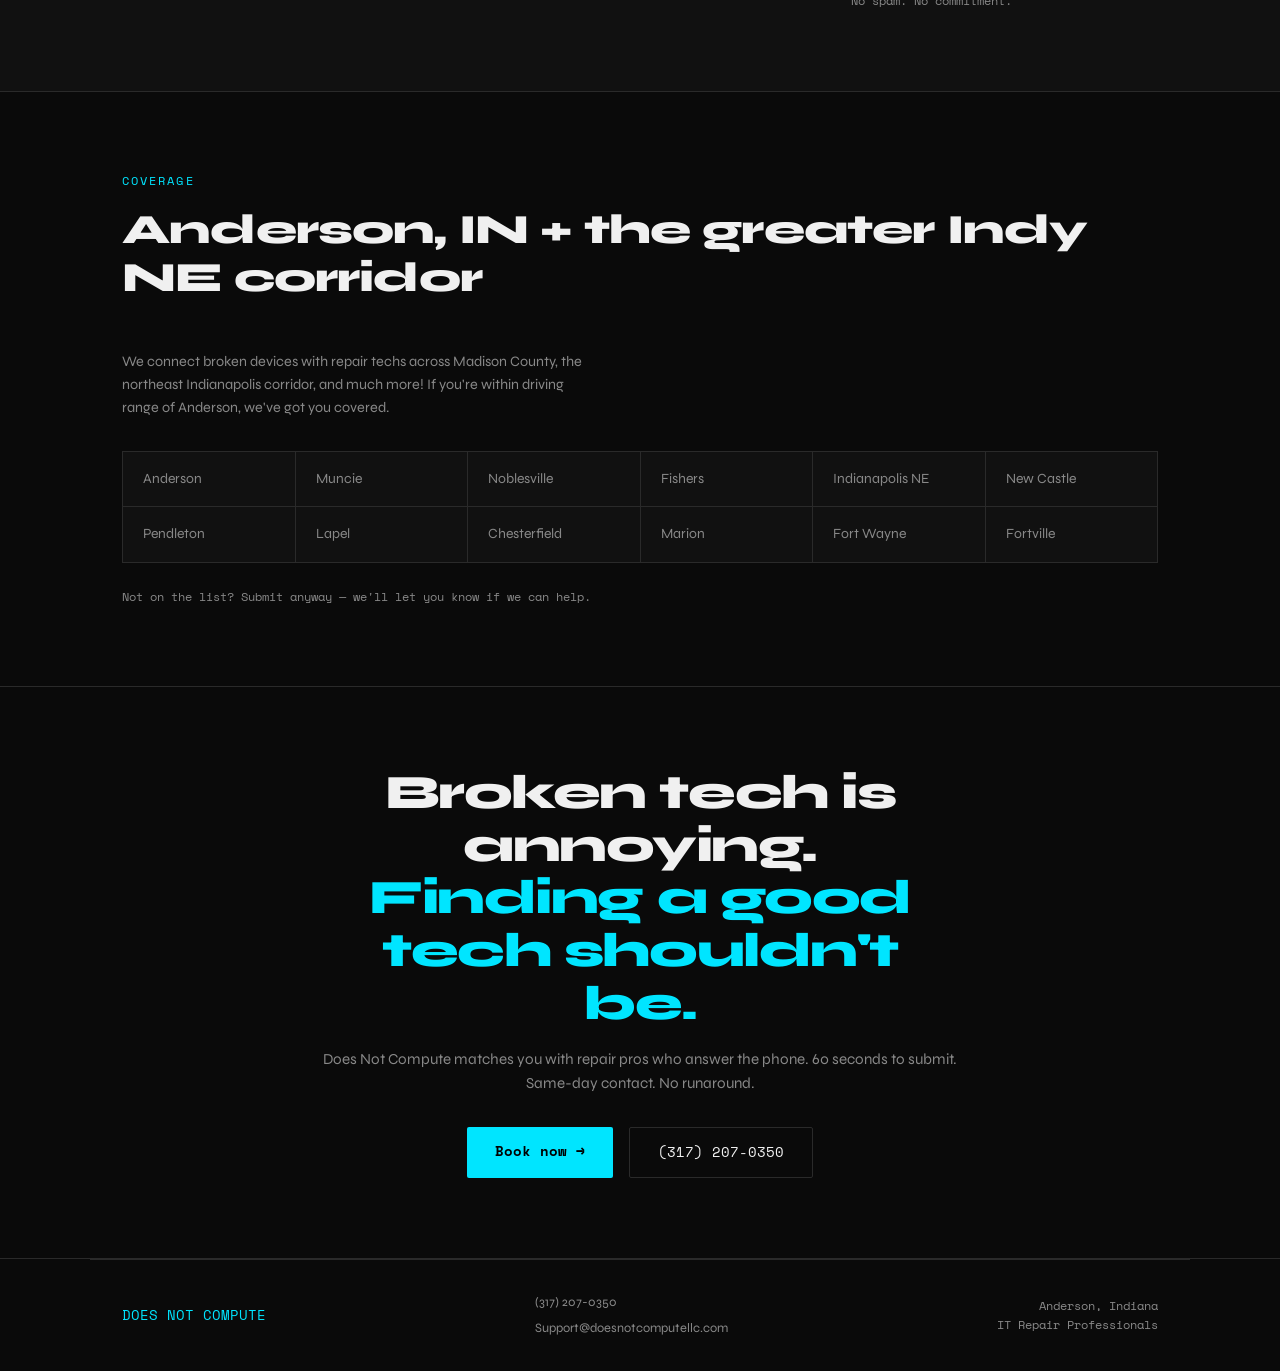
==== commit e360e5ff: "Update index.html" ====
--- a/index.html
+++ b/index.html
@@ -59,7 +59,7 @@
       <div class="service-card">
         <span class="service-icon">🖥️</span>
         <h3>PC Health Check &amp; Virus Removal</h3>
-        <p>Slow laptop. 47 browser tabs of mystery toolbars. Can't Find where the music is coming from. Blue screens at 9am. We clean it out, speed it up, and make it stop doing that thing it does.	  →</p>
+        <p>Slow laptop. 47 browser tabs of mystery toolbars. Can't Find where the music is coming from. We clean it out, speed it up, and make it stop doing that thing it does.	  →</p>
       </div>
      </a>
 
